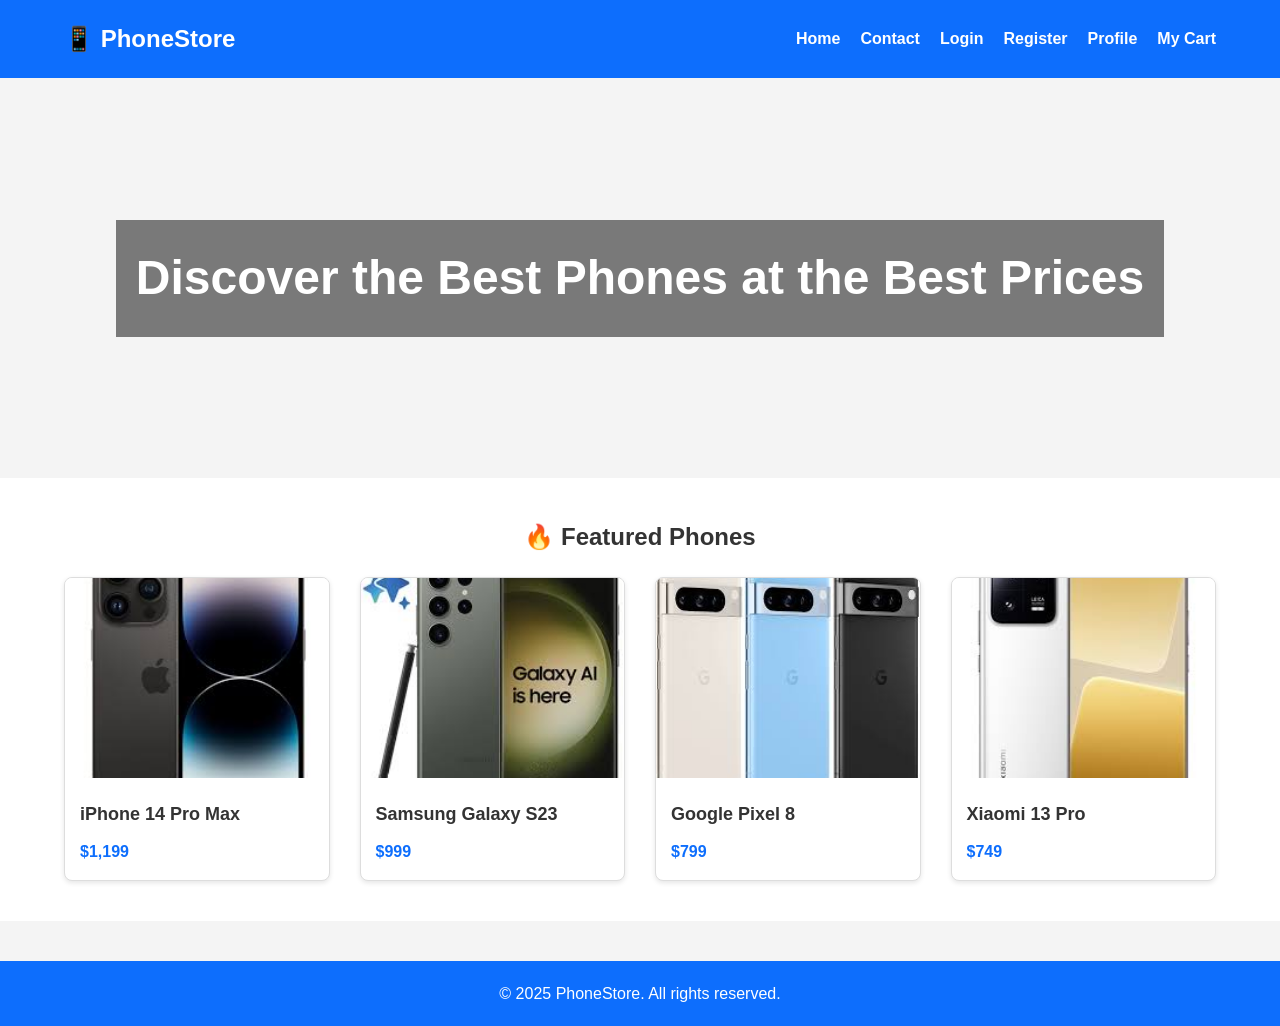
==== index.html @ 78f07241 "okr" ====
<!DOCTYPE html>
<html lang="en">
<head>
  <meta charset="UTF-8">
  <meta name="viewport" content="width=device-width, initial-scale=1">
  <title>Phone Sales Management</title>
  <link rel="stylesheet" href="css/style.css">
  <style>
    /* CSS chuyên nghiệp tích hợp cho demo */
    * {
      margin: 0;
      padding: 0;
      box-sizing: border-box;
    }

    body {
      font-family: Arial, sans-serif;
      line-height: 1.6;
      background-color: #f4f4f4;
      color: #333;
    }

    header {
      background-color: #0d6efd;
      color: white;
      padding: 20px 0;
    }

    .container {
      width: 90%;
      max-width: 1200px;
      margin: auto;
    }

    nav {
      display: flex;
      justify-content: space-between;
      align-items: center;
    }

    nav ul {
      list-style: none;
      display: flex;
    }

    nav ul li {
      margin-left: 20px;
    }

    nav a {
      color: white;
      text-decoration: none;
      font-weight: bold;
      transition: 0.3s;
    }

    nav a:hover {
      text-decoration: underline;
    }

    .hero {
      background: url('images/phones/banner.jpg') no-repeat center center/cover;
      height: 400px;
      display: flex;
      align-items: center;
      justify-content: center;
      color: white;
      text-align: center;
    }

    .hero h1 {
      font-size: 48px;
      background-color: rgba(0, 0, 0, 0.5);
      padding: 20px;
    }

    .products {
      padding: 40px 0;
      background-color: white;
    }

    .products h2 {
      text-align: center;
      margin-bottom: 20px;
    }

    .product-grid {
      display: grid;
      grid-template-columns: repeat(auto-fit, minmax(250px, 1fr));
      gap: 30px;
    }

    .product-card {
      background-color: #fff;
      border: 1px solid #ddd;
      border-radius: 8px;
      overflow: hidden;
      box-shadow: 0 2px 5px rgba(0,0,0,0.1);
      transition: transform 0.3s;
    }

    .product-card:hover {
      transform: translateY(-5px);
    }

    .product-card img {
      width: 100%;
      height: 200px;
      object-fit: cover;
    }

    .product-card .info {
      padding: 15px;
    }

    .product-card .info h3 {
      font-size: 18px;
      margin-bottom: 10px;
    }

    .product-card .info p {
      font-size: 16px;
      color: #0d6efd;
      font-weight: bold;
    }

    footer {
      background-color: #0d6efd;
      color: white;
      text-align: center;
      padding: 20px 0;
      margin-top: 40px;
    }
  </style>
</head>
<body>

  <header>
    <div class="container">
      <nav>
        <h2>📱 PhoneStore</h2>
        <ul>
          <li><a href="index.html">Home</a></li>
          <li><a href="contact.html">Contact</a></li>
          <li><a href="login.html">Login</a></li>
          <li><a href="register.html">Register</a></li>
          <li><a href="profile.html">Profile</a></li>
          <li><a href="cart.html">My Cart</a></li>
        </ul>
      </nav>
    </div>
  </header>

  <section class="hero">
    <h1>Discover the Best Phones at the Best Prices</h1>
  </section>

  <section class="products">
    <div class="container">
      <h2>🔥 Featured Phones</h2>
      <div class="product-grid">
        <div class="product-card">
          <img src="14promax.png" alt="Phone 1">
          <div class="info">
            <h3>iPhone 14 Pro Max</h3>
            <p>$1,199</p>
          </div>
        </div>

        <div class="product-card">
          <img src="ss S23.png" alt="Phone 2">
          <div class="info">
            <h3>Samsung Galaxy S23</h3>
            <p>$999</p>
          </div>
        </div>

        <div class="product-card">
          <img src="google p.png" alt="Phone 3">
          <div class="info">
            <h3>Google Pixel 8</h3>
            <p>$799</p>
          </div>
        </div>

        <div class="product-card">
          <img src="xaomi.png" alt="Phone 4">
          <div class="info">
            <h3>Xiaomi 13 Pro</h3>
            <p>$749</p>
          </div>
        </div>
      </div>
    </div>
  </section>


  
  <footer>
    <p>&copy; 2025 PhoneStore. All rights reserved.</p>
  </footer>

</body>
</html>
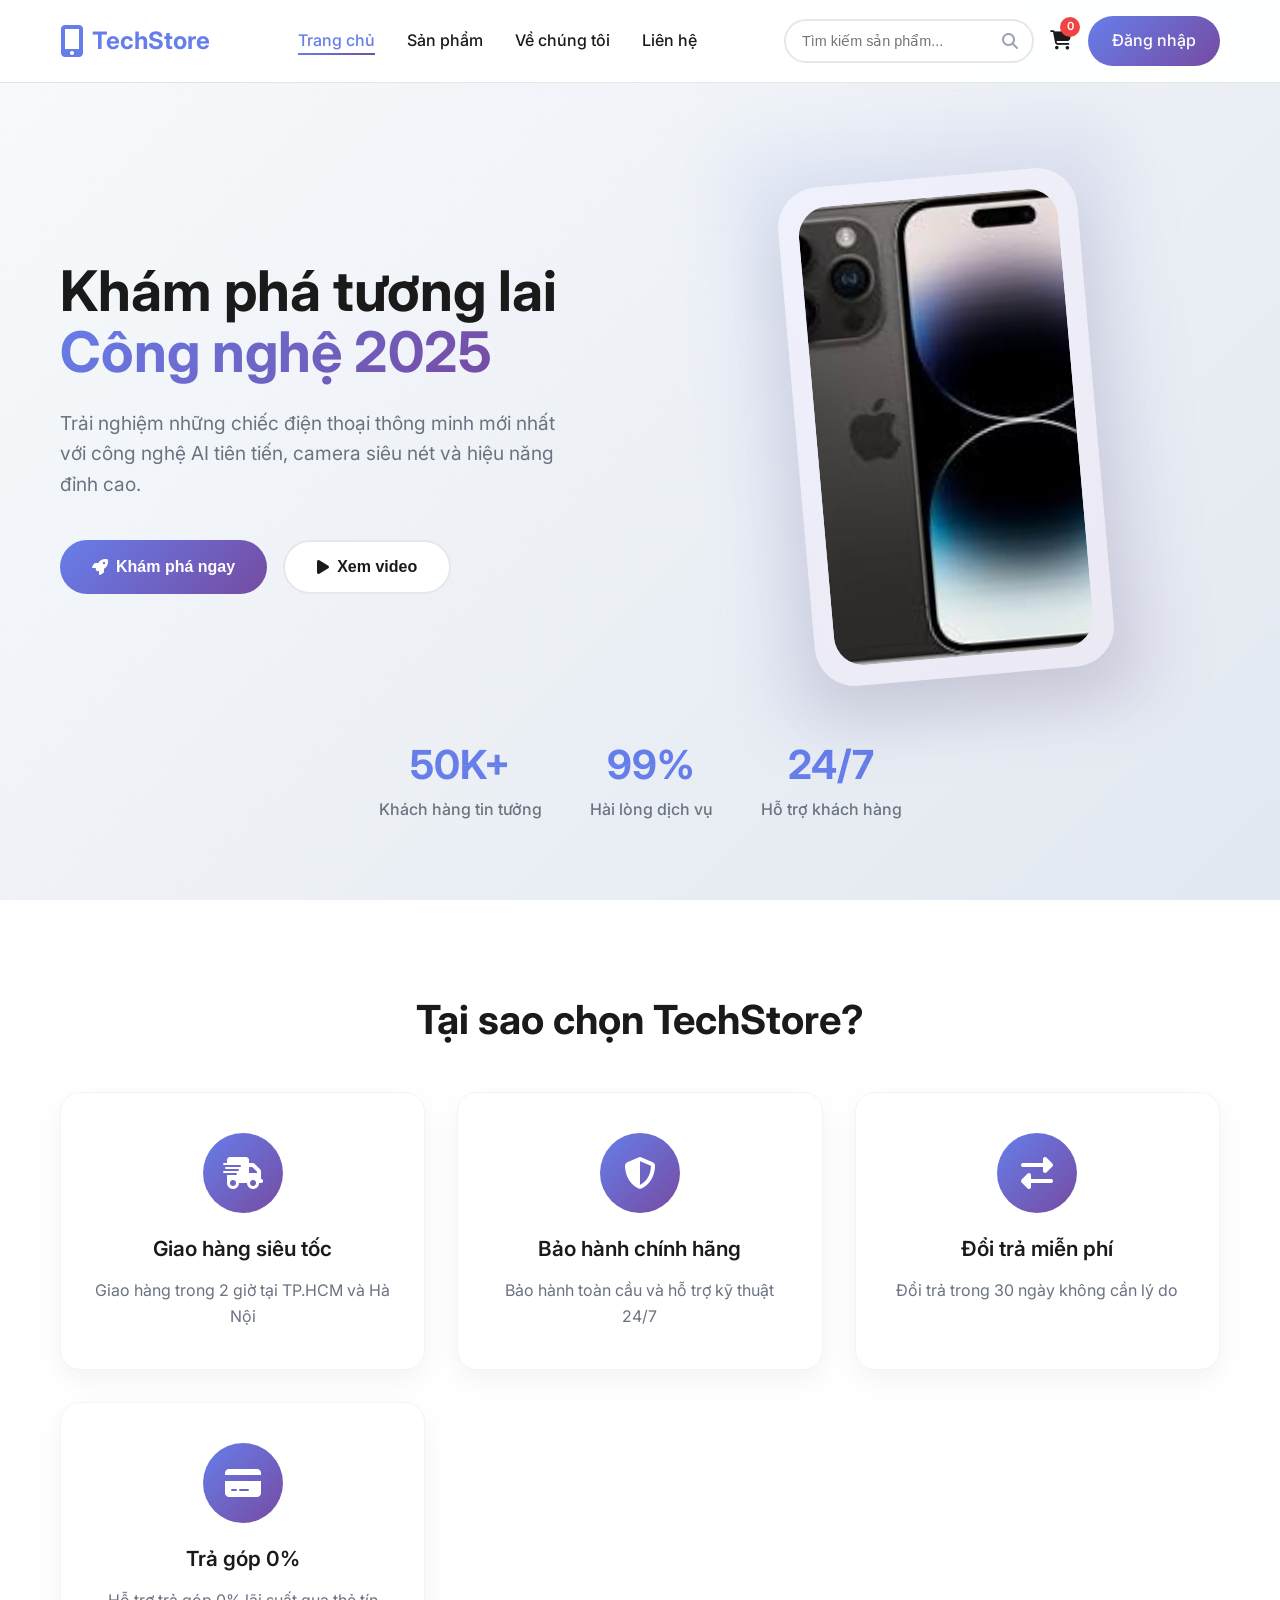
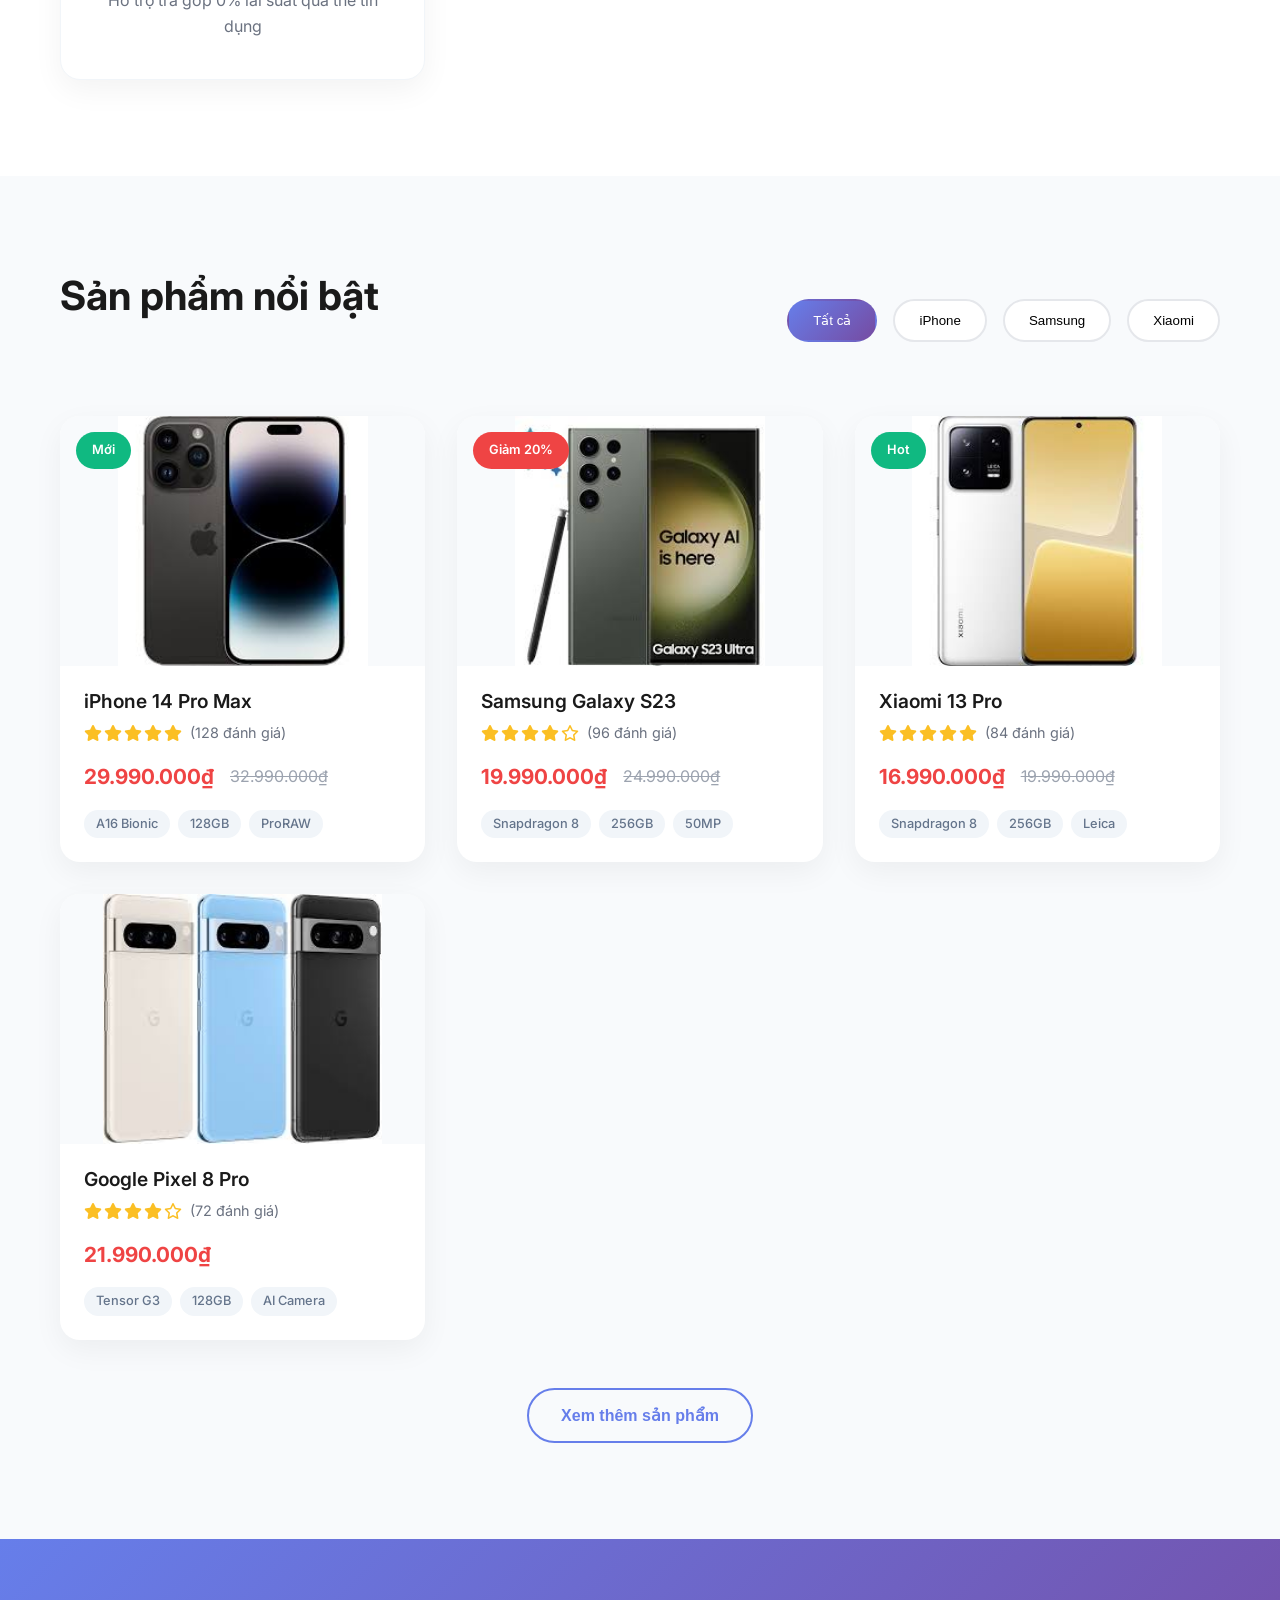
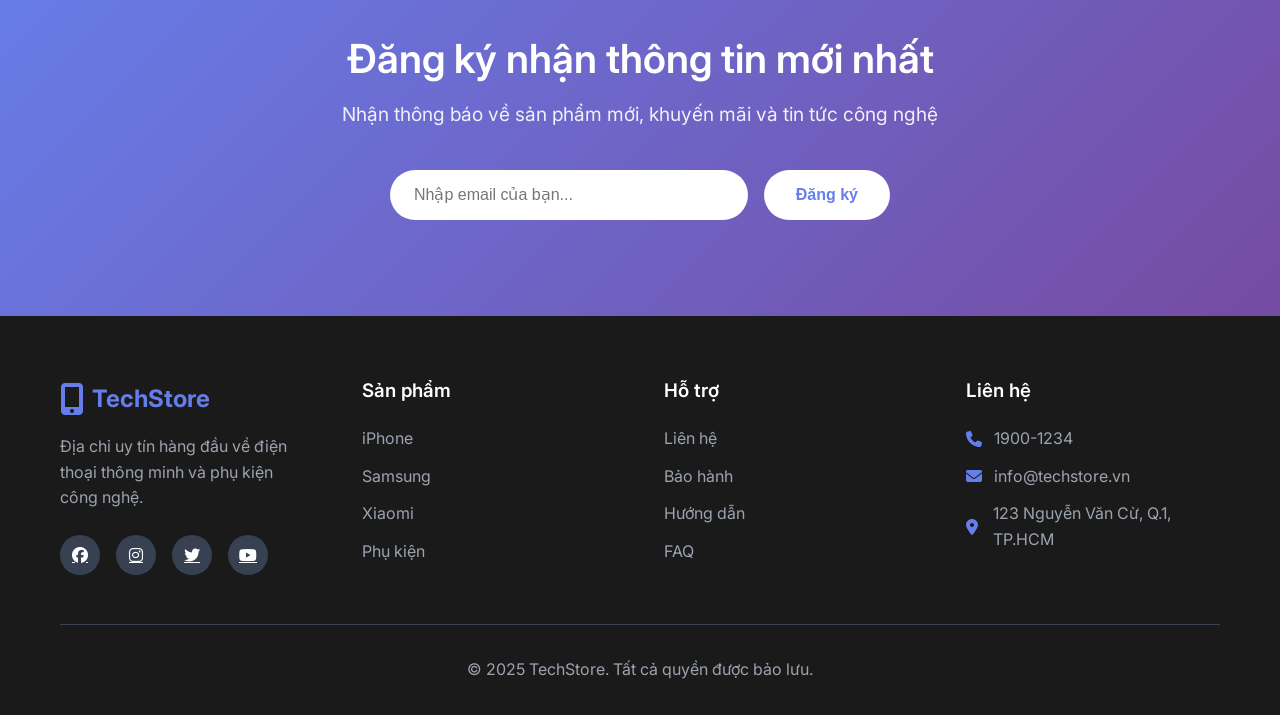
==== commit b2966011: "gui moi" ====
--- a/index.html
+++ b/index.html
@@ -1,204 +1,613 @@
 <!DOCTYPE html>
-<html lang="en">
+<html lang="vi">
 <head>
-  <meta charset="UTF-8">
-  <meta name="viewport" content="width=device-width, initial-scale=1">
-  <title>Phone Sales Management</title>
-  <link rel="stylesheet" href="css/style.css">
-  <style>
-    /* CSS chuyên nghiệp tích hợp cho demo */
-    * {
-      margin: 0;
-      padding: 0;
-      box-sizing: border-box;
-    }
-
-    body {
-      font-family: Arial, sans-serif;
-      line-height: 1.6;
-      background-color: #f4f4f4;
-      color: #333;
-    }
-
-    header {
-      background-color: #0d6efd;
-      color: white;
-      padding: 20px 0;
-    }
-
-    .container {
-      width: 90%;
-      max-width: 1200px;
-      margin: auto;
-    }
-
-    nav {
-      display: flex;
-      justify-content: space-between;
-      align-items: center;
-    }
-
-    nav ul {
-      list-style: none;
-      display: flex;
-    }
-
-    nav ul li {
-      margin-left: 20px;
-    }
-
-    nav a {
-      color: white;
-      text-decoration: none;
-      font-weight: bold;
-      transition: 0.3s;
-    }
-
-    nav a:hover {
-      text-decoration: underline;
-    }
-
-    .hero {
-      background: url('images/phones/banner.jpg') no-repeat center center/cover;
-      height: 400px;
-      display: flex;
-      align-items: center;
-      justify-content: center;
-      color: white;
-      text-align: center;
-    }
-
-    .hero h1 {
-      font-size: 48px;
-      background-color: rgba(0, 0, 0, 0.5);
-      padding: 20px;
-    }
-
-    .products {
-      padding: 40px 0;
-      background-color: white;
-    }
-
-    .products h2 {
-      text-align: center;
-      margin-bottom: 20px;
-    }
-
-    .product-grid {
-      display: grid;
-      grid-template-columns: repeat(auto-fit, minmax(250px, 1fr));
-      gap: 30px;
-    }
-
-    .product-card {
-      background-color: #fff;
-      border: 1px solid #ddd;
-      border-radius: 8px;
-      overflow: hidden;
-      box-shadow: 0 2px 5px rgba(0,0,0,0.1);
-      transition: transform 0.3s;
-    }
-
-    .product-card:hover {
-      transform: translateY(-5px);
-    }
-
-    .product-card img {
-      width: 100%;
-      height: 200px;
-      object-fit: cover;
-    }
-
-    .product-card .info {
-      padding: 15px;
-    }
-
-    .product-card .info h3 {
-      font-size: 18px;
-      margin-bottom: 10px;
-    }
-
-    .product-card .info p {
-      font-size: 16px;
-      color: #0d6efd;
-      font-weight: bold;
-    }
-
-    footer {
-      background-color: #0d6efd;
-      color: white;
-      text-align: center;
-      padding: 20px 0;
-      margin-top: 40px;
-    }
-  </style>
+    <meta charset="UTF-8">
+    <meta name="viewport" content="width=device-width, initial-scale=1.0">
+    <title>TechStore - Điện Thoại Thông Minh 2025</title>
+    <link rel="stylesheet" href="css/style.css">
+    <link rel="preconnect" href="https://fonts.googleapis.com">
+    <link rel="preconnect" href="https://fonts.gstatic.com" crossorigin>
+    <link href="https://fonts.googleapis.com/css2?family=Inter:wght@300;400;500;600;700&display=swap" rel="stylesheet">
+    <link rel="stylesheet" href="https://cdnjs.cloudflare.com/ajax/libs/font-awesome/6.5.0/css/all.min.css">
 </head>
 <body>
-
-  <header>
-    <div class="container">
-      <nav>
-        <h2>📱 PhoneStore</h2>
-        <ul>
-          <li><a href="index.html">Home</a></li>
-          <li><a href="contact.html">Contact</a></li>
-          <li><a href="login.html">Login</a></li>
-          <li><a href="register.html">Register</a></li>
-          <li><a href="profile.html">Profile</a></li>
-          <li><a href="cart.html">My Cart</a></li>
-        </ul>
-      </nav>
-    </div>
-  </header>
-
-  <section class="hero">
-    <h1>Discover the Best Phones at the Best Prices</h1>
-  </section>
-
-  <section class="products">
-    <div class="container">
-      <h2>🔥 Featured Phones</h2>
-      <div class="product-grid">
-        <div class="product-card">
-          <img src="14promax.png" alt="Phone 1">
-          <div class="info">
-            <h3>iPhone 14 Pro Max</h3>
-            <p>$1,199</p>
-          </div>
+    <!-- Header -->
+    <header class="header">
+        <nav class="navbar">
+            <div class="nav-container">
+                <div class="nav-logo">
+                    <i class="fas fa-mobile-alt"></i>
+                    <span>TechStore</span>
+                </div>
+                
+                <ul class="nav-menu">
+                    <li class="nav-item">
+                        <a href="#" class="nav-link active">Trang chủ</a>
+                    </li>
+                    <li class="nav-item">
+                        <a href="#products" class="nav-link">Sản phẩm</a>
+                    </li>
+                    <li class="nav-item">
+                        <a href="#about" class="nav-link">Về chúng tôi</a>
+                    </li>
+                    <li class="nav-item">
+                        <a href="contact.html" class="nav-link">Liên hệ</a>
+                    </li>
+                </ul>
+
+                <div class="nav-actions">
+                    <div class="search-box">
+                        <input type="text" placeholder="Tìm kiếm sản phẩm...">
+                        <i class="fas fa-search"></i>
+                    </div>
+                    <a href="cart.html" class="cart-icon">
+                        <i class="fas fa-shopping-cart"></i>
+                        <span class="cart-count">0</span>
+                    </a>
+                    <a href="login.html" class="login-btn">Đăng nhập</a>
+                </div>
+
+                <div class="hamburger">
+                    <span></span>
+                    <span></span>
+                    <span></span>
+                </div>
+            </div>
+        </nav>
+    </header>
+
+    <!-- Hero Section -->
+    <section class="hero">
+        <div class="hero-container">
+            <div class="hero-content">
+                <h1 class="hero-title">
+                    Khám phá tương lai
+                    <span class="gradient-text">Công nghệ 2025</span>
+                </h1>
+                <p class="hero-description">
+                    Trải nghiệm những chiếc điện thoại thông minh mới nhất với công nghệ AI tiên tiến, 
+                    camera siêu nét và hiệu năng đỉnh cao.
+                </p>
+                <div class="hero-buttons">
+                    <button class="btn-primary">
+                        <i class="fas fa-rocket"></i>
+                        Khám phá ngay
+                    </button>
+                    <button class="btn-secondary">
+                        <i class="fas fa-play"></i>
+                        Xem video
+                    </button>
+                </div>
+            </div>
+            <div class="hero-image">
+                <div class="phone-showcase">
+                    <div class="phone-card">
+                        <img src="14promax.png" alt="iPhone 14 Pro Max">
+                        <div class="phone-glow"></div>
+                    </div>
+                </div>
+            </div>
         </div>
-
-        <div class="product-card">
-          <img src="ss S23.png" alt="Phone 2">
-          <div class="info">
-            <h3>Samsung Galaxy S23</h3>
-            <p>$999</p>
-          </div>
+        <div class="hero-stats">
+            <div class="stat-item">
+                <h3>50K+</h3>
+                <p>Khách hàng tin tưởng</p>
+            </div>
+            <div class="stat-item">
+                <h3>99%</h3>
+                <p>Hài lòng dịch vụ</p>
+            </div>
+            <div class="stat-item">
+                <h3>24/7</h3>
+                <p>Hỗ trợ khách hàng</p>
+            </div>
         </div>
-
-        <div class="product-card">
-          <img src="google p.png" alt="Phone 3">
-          <div class="info">
-            <h3>Google Pixel 8</h3>
-            <p>$799</p>
-          </div>
+    </section>
+
+    <!-- Features Section -->
+    <section class="features">
+        <div class="container">
+            <h2 class="section-title">Tại sao chọn TechStore?</h2>
+            <div class="features-grid">
+                <div class="feature-card">
+                    <div class="feature-icon">
+                        <i class="fas fa-shipping-fast"></i>
+                    </div>
+                    <h3>Giao hàng siêu tốc</h3>
+                    <p>Giao hàng trong 2 giờ tại TP.HCM và Hà Nội</p>
+                </div>
+                <div class="feature-card">
+                    <div class="feature-icon">
+                        <i class="fas fa-shield-alt"></i>
+                    </div>
+                    <h3>Bảo hành chính hãng</h3>
+                    <p>Bảo hành toàn cầu và hỗ trợ kỹ thuật 24/7</p>
+                </div>
+                <div class="feature-card">
+                    <div class="feature-icon">
+                        <i class="fas fa-exchange-alt"></i>
+                    </div>
+                    <h3>Đổi trả miễn phí</h3>
+                    <p>Đổi trả trong 30 ngày không cần lý do</p>
+                </div>
+                <div class="feature-card">
+                    <div class="feature-icon">
+                        <i class="fas fa-credit-card"></i>
+                    </div>
+                    <h3>Trả góp 0%</h3>
+                    <p>Hỗ trợ trả góp 0% lãi suất qua thẻ tín dụng</p>
+                </div>
+            </div>
         </div>
-
-        <div class="product-card">
-          <img src="xaomi.png" alt="Phone 4">
-          <div class="info">
-            <h3>Xiaomi 13 Pro</h3>
-            <p>$749</p>
-          </div>
+    </section>
+
+    <!-- Products Section -->
+    <section id="products" class="products">
+        <div class="container">
+            <div class="section-header">
+                <h2 class="section-title">Sản phẩm nổi bật</h2>
+                <div class="product-filters">
+                    <button class="filter-btn active" data-filter="all">Tất cả</button>
+                    <button class="filter-btn" data-filter="iphone">iPhone</button>
+                    <button class="filter-btn" data-filter="samsung">Samsung</button>
+                    <button class="filter-btn" data-filter="xiaomi">Xiaomi</button>
+                </div>
+            </div>
+            
+            <div class="products-grid">
+                <div class="product-card" data-category="iphone">
+                    <div class="product-badge">Mới</div>
+                    <div class="product-image">
+                        <img src="14promax.png" alt="iPhone 14 Pro Max">
+                        <div class="product-overlay">
+                            <button class="btn-icon" title="Xem nhanh">
+                                <i class="fas fa-eye"></i>
+                            </button>
+                            <button class="btn-icon" title="Thêm vào giỏ">
+                                <i class="fas fa-shopping-cart"></i>
+                            </button>
+                            <button class="btn-icon" title="Yêu thích">
+                                <i class="fas fa-heart"></i>
+                            </button>
+                        </div>
+                    </div>
+                    <div class="product-info">
+                        <h3 class="product-name">iPhone 14 Pro Max</h3>
+                        <div class="product-rating">
+                            <div class="stars">
+                                <i class="fas fa-star"></i>
+                                <i class="fas fa-star"></i>
+                                <i class="fas fa-star"></i>
+                                <i class="fas fa-star"></i>
+                                <i class="fas fa-star"></i>
+                            </div>
+                            <span>(128 đánh giá)</span>
+                        </div>
+                        <div class="product-price">
+                            <span class="current-price">29.990.000₫</span>
+                            <span class="old-price">32.990.000₫</span>
+                        </div>
+                        <div class="product-specs">
+                            <span>A16 Bionic</span>
+                            <span>128GB</span>
+                            <span>ProRAW</span>
+                        </div>
+                    </div>
+                </div>
+
+                <div class="product-card" data-category="samsung">
+                    <div class="product-badge sale">Giảm 20%</div>
+                    <div class="product-image">
+                        <img src="ss S23.png" alt="Samsung Galaxy S23">
+                        <div class="product-overlay">
+                            <button class="btn-icon" title="Xem nhanh">
+                                <i class="fas fa-eye"></i>
+                            </button>
+                            <button class="btn-icon" title="Thêm vào giỏ">
+                                <i class="fas fa-shopping-cart"></i>
+                            </button>
+                            <button class="btn-icon" title="Yêu thích">
+                                <i class="fas fa-heart"></i>
+                            </button>
+                        </div>
+                    </div>
+                    <div class="product-info">
+                        <h3 class="product-name">Samsung Galaxy S23</h3>
+                        <div class="product-rating">
+                            <div class="stars">
+                                <i class="fas fa-star"></i>
+                                <i class="fas fa-star"></i>
+                                <i class="fas fa-star"></i>
+                                <i class="fas fa-star"></i>
+                                <i class="far fa-star"></i>
+                            </div>
+                            <span>(96 đánh giá)</span>
+                        </div>
+                        <div class="product-price">
+                            <span class="current-price">19.990.000₫</span>
+                            <span class="old-price">24.990.000₫</span>
+                        </div>
+                        <div class="product-specs">
+                            <span>Snapdragon 8</span>
+                            <span>256GB</span>
+                            <span>50MP</span>
+                        </div>
+                    </div>
+                </div>
+
+                <div class="product-card" data-category="xiaomi">
+                    <div class="product-badge">Hot</div>
+                    <div class="product-image">
+                        <img src="xaomi.png" alt="Xiaomi 13 Pro">
+                        <div class="product-overlay">
+                            <button class="btn-icon" title="Xem nhanh">
+                                <i class="fas fa-eye"></i>
+                            </button>
+                            <button class="btn-icon" title="Thêm vào giỏ">
+                                <i class="fas fa-shopping-cart"></i>
+                            </button>
+                            <button class="btn-icon" title="Yêu thích">
+                                <i class="fas fa-heart"></i>
+                            </button>
+                        </div>
+                    </div>
+                    <div class="product-info">
+                        <h3 class="product-name">Xiaomi 13 Pro</h3>
+                        <div class="product-rating">
+                            <div class="stars">
+                                <i class="fas fa-star"></i>
+                                <i class="fas fa-star"></i>
+                                <i class="fas fa-star"></i>
+                                <i class="fas fa-star"></i>
+                                <i class="fas fa-star"></i>
+                            </div>
+                            <span>(84 đánh giá)</span>
+                        </div>
+                        <div class="product-price">
+                            <span class="current-price">16.990.000₫</span>
+                            <span class="old-price">19.990.000₫</span>
+                        </div>
+                        <div class="product-specs">
+                            <span>Snapdragon 8</span>
+                            <span>256GB</span>
+                            <span>Leica</span>
+                        </div>
+                    </div>
+                </div>
+
+                <div class="product-card" data-category="samsung">
+                    <div class="product-image">
+                        <img src="google p.png" alt="Google Pixel">
+                        <div class="product-overlay">
+                            <button class="btn-icon" title="Xem nhanh">
+                                <i class="fas fa-eye"></i>
+                            </button>
+                            <button class="btn-icon" title="Thêm vào giỏ">
+                                <i class="fas fa-shopping-cart"></i>
+                            </button>
+                            <button class="btn-icon" title="Yêu thích">
+                                <i class="fas fa-heart"></i>
+                            </button>
+                        </div>
+                    </div>
+                    <div class="product-info">
+                        <h3 class="product-name">Google Pixel 8 Pro</h3>
+                        <div class="product-rating">
+                            <div class="stars">
+                                <i class="fas fa-star"></i>
+                                <i class="fas fa-star"></i>
+                                <i class="fas fa-star"></i>
+                                <i class="fas fa-star"></i>
+                                <i class="far fa-star"></i>
+                            </div>
+                            <span>(72 đánh giá)</span>
+                        </div>
+                        <div class="product-price">
+                            <span class="current-price">21.990.000₫</span>
+                        </div>
+                        <div class="product-specs">
+                            <span>Tensor G3</span>
+                            <span>128GB</span>
+                            <span>AI Camera</span>
+                        </div>
+                    </div>
+                </div>
+            </div>
+            
+            <div class="view-more">
+                <button class="btn-outline">Xem thêm sản phẩm</button>
+            </div>
         </div>
-      </div>
-    </div>
-  </section>
-
-
-  
-  <footer>
-    <p>&copy; 2025 PhoneStore. All rights reserved.</p>
-  </footer>
-
+    </section>
+
+    <!-- Newsletter Section -->
+    <section class="newsletter">
+        <div class="container">
+            <div class="newsletter-content">
+                <h2>Đăng ký nhận thông tin mới nhất</h2>
+                <p>Nhận thông báo về sản phẩm mới, khuyến mãi và tin tức công nghệ</p>
+                <div class="newsletter-form">
+                    <input type="email" placeholder="Nhập email của bạn...">
+                    <button class="btn-primary">Đăng ký</button>
+                </div>
+            </div>
+        </div>
+    </section>
+
+    <!-- Footer -->
+    <footer class="footer">
+        <div class="container">
+            <div class="footer-content">
+                <div class="footer-section">
+                    <div class="footer-logo">
+                        <i class="fas fa-mobile-alt"></i>
+                        <span>TechStore</span>
+                    </div>
+                    <p>Địa chỉ uy tín hàng đầu về điện thoại thông minh và phụ kiện công nghệ.</p>
+                    <div class="social-links">
+                        <a href="#"><i class="fab fa-facebook"></i></a>
+                        <a href="#"><i class="fab fa-instagram"></i></a>
+                        <a href="#"><i class="fab fa-twitter"></i></a>
+                        <a href="#"><i class="fab fa-youtube"></i></a>
+                    </div>
+                </div>
+                
+                <div class="footer-section">
+                    <h3>Sản phẩm</h3>
+                    <ul>
+                        <li><a href="#">iPhone</a></li>
+                        <li><a href="#">Samsung</a></li>
+                        <li><a href="#">Xiaomi</a></li>
+                        <li><a href="#">Phụ kiện</a></li>
+                    </ul>
+                </div>
+                
+                <div class="footer-section">
+                    <h3>Hỗ trợ</h3>
+                    <ul>
+                        <li><a href="#">Liên hệ</a></li>
+                        <li><a href="#">Bảo hành</a></li>
+                        <li><a href="#">Hướng dẫn</a></li>
+                        <li><a href="#">FAQ</a></li>
+                    </ul>
+                </div>
+                
+                <div class="footer-section">
+                    <h3>Liên hệ</h3>
+                    <div class="contact-info">
+                        <p><i class="fas fa-phone"></i> 1900-1234</p>
+                        <p><i class="fas fa-envelope"></i> info@techstore.vn</p>
+                        <p><i class="fas fa-map-marker-alt"></i> 123 Nguyễn Văn Cừ, Q.1, TP.HCM</p>
+                    </div>
+                </div>
+            </div>
+            
+            <div class="footer-bottom">
+                <p>&copy; 2025 TechStore. Tất cả quyền được bảo lưu.</p>
+            </div>
+        </div>
+    </footer>
+
+    <script src="js/shared.js"></script>
+    <script src="js/validation.js"></script>
+    <script src="js/cart.js"></script>
+    <script>
+        // Mobile menu toggle
+        const hamburger = document.querySelector('.hamburger');
+        const navMenu = document.querySelector('.nav-menu');
+
+        hamburger.addEventListener('click', () => {
+            hamburger.classList.toggle('active');
+            navMenu.classList.toggle('active');
+        });
+
+        // Product filter
+        const filterBtns = document.querySelectorAll('.filter-btn');
+        const productCards = document.querySelectorAll('.product-card');
+
+        filterBtns.forEach(btn => {
+            btn.addEventListener('click', () => {
+                // Remove active class from all buttons
+                filterBtns.forEach(b => b.classList.remove('active'));
+                // Add active class to clicked button
+                btn.classList.add('active');
+
+                const filter = btn.dataset.filter;
+
+                productCards.forEach(card => {
+                    if (filter === 'all' || card.dataset.category === filter) {
+                        card.style.display = 'block';
+                    } else {
+                        card.style.display = 'none';
+                    }
+                });
+            });
+        });
+
+        // Smooth scrolling
+        document.querySelectorAll('a[href^="#"]').forEach(anchor => {
+            anchor.addEventListener('click', function (e) {
+                e.preventDefault();
+                const target = document.querySelector(this.getAttribute('href'));
+                if (target) {
+                    target.scrollIntoView({
+                        behavior: 'smooth',
+                        block: 'start'
+                    });
+                }
+            });
+        });
+
+        // Cart functionality with localStorage integration
+        const cartCountElement = document.querySelector('.cart-count');
+        
+        // Sample products data
+        const products = {
+            'iPhone 14 Pro Max': {
+                id: 1,
+                name: 'iPhone 14 Pro Max',
+                image: '14promax.png',
+                price: 29990000,
+                originalPrice: 32990000,
+                color: 'Deep Purple',
+                storage: '128GB',
+                warranty: '12 tháng',
+                category: 'iphone'
+            },
+            'Samsung Galaxy S23 Ultra': {
+                id: 2,
+                name: 'Samsung Galaxy S23 Ultra',
+                image: 'ss S23.png',
+                price: 26990000,
+                originalPrice: 28990000,
+                color: 'Phantom Black',
+                storage: '256GB',
+                warranty: '12 tháng',
+                category: 'samsung'
+            },
+            'Xiaomi 13 Pro': {
+                id: 3,
+                name: 'Xiaomi 13 Pro',
+                image: 'xaomi.png',
+                price: 18990000,
+                originalPrice: 21990000,
+                color: 'Ceramic White',
+                storage: '256GB',
+                warranty: '18 tháng',
+                category: 'xiaomi'
+            },
+            'Google Pixel 8 Pro': {
+                id: 4,
+                name: 'Google Pixel 8 Pro',
+                image: 'google p.png',
+                price: 21990000,
+                originalPrice: 24990000,
+                color: 'Obsidian',
+                storage: '128GB',
+                warranty: '12 tháng',
+                category: 'google'
+            }
+        };
+
+        // Load cart from localStorage
+        function loadCart() {
+            try {
+                const saved = localStorage.getItem('techstore_cart');
+                return saved ? JSON.parse(saved) : [];
+            } catch (error) {
+                console.error('Error loading cart:', error);
+                return [];
+            }
+        }
+
+        // Save cart to localStorage
+        function saveCart(cart) {
+            try {
+                localStorage.setItem('techstore_cart', JSON.stringify(cart));
+                updateCartCount();
+            } catch (error) {
+                console.error('Error saving cart:', error);
+            }
+        }
+
+        // Update cart count display
+        function updateCartCount() {
+            const cart = loadCart();
+            const totalItems = cart.reduce((sum, item) => sum + item.quantity, 0);
+            cartCountElement.textContent = totalItems;
+        }
+
+        // Add product to cart using TechStoreCart
+        function addToCart(productName) {
+            const product = products[productName];
+            if (!product) {
+                console.error('Product not found:', productName);
+                return;
+            }
+
+            const success = TechStoreCart.addProduct(product);
+            if (success) {
+                showNotification(`Đã thêm ${product.name} vào giỏ hàng`);
+            }
+        }
+
+        // Show notification
+        function showNotification(message, type = 'success') {
+            // Remove existing notifications
+            const existingNotifications = document.querySelectorAll('.cart-notification');
+            existingNotifications.forEach(notification => notification.remove());
+            
+            // Create notification element
+            const notification = document.createElement('div');
+            notification.className = `cart-notification ${type}`;
+            notification.innerHTML = `
+                <div class="notification-content">
+                    <i class="fas ${type === 'success' ? 'fa-check-circle' : 'fa-exclamation-circle'}"></i>
+                    <span>${message}</span>
+                </div>
+            `;
+            
+            // Add styles
+            notification.style.cssText = `
+                position: fixed;
+                top: 100px;
+                right: 20px;
+                background: ${type === 'success' ? '#10b981' : '#ef4444'};
+                color: white;
+                padding: 15px 20px;
+                border-radius: 10px;
+                box-shadow: 0 4px 12px rgba(0, 0, 0, 0.2);
+                z-index: 10000;
+                transform: translateX(100%);
+                transition: transform 0.3s ease;
+                max-width: 350px;
+            `;
+            
+            const contentStyle = `
+                display: flex;
+                align-items: center;
+                gap: 10px;
+                font-weight: 500;
+            `;
+            notification.querySelector('.notification-content').style.cssText = contentStyle;
+            
+            // Add to page
+            document.body.appendChild(notification);
+            
+            // Animate in
+            setTimeout(() => {
+                notification.style.transform = 'translateX(0)';
+            }, 100);
+            
+            // Remove after delay
+            setTimeout(() => {
+                notification.style.transform = 'translateX(100%)';
+                setTimeout(() => {
+                    if (notification.parentNode) {
+                        notification.parentNode.removeChild(notification);
+                    }
+                }, 300);
+            }, 3000);
+        }
+
+        // Bind add to cart buttons
+        const addToCartBtns = document.querySelectorAll('.product-overlay .btn-icon:nth-child(2)');
+        addToCartBtns.forEach((btn, index) => {
+            btn.addEventListener('click', (e) => {
+                e.stopPropagation();
+                
+                // Get product name from the product card
+                const productCard = btn.closest('.product-card');
+                const productName = productCard.querySelector('.product-name').textContent.trim();
+                
+                addToCart(productName);
+            });
+        });
+
+        // Initialize cart count on page load
+        document.addEventListener('DOMContentLoaded', function() {
+            updateCartCount();
+        });
+    </script>
 </body>
 </html>
--- a/css/style.css
+++ b/css/style.css
@@ -0,0 +1,957 @@
+/* Reset và Base Styles */
+* {
+    margin: 0;
+    padding: 0;
+    box-sizing: border-box;
+}
+
+html {
+    scroll-behavior: smooth;
+}
+
+body {
+    font-family: 'Inter', -apple-system, BlinkMacSystemFont, 'Segoe UI', Roboto, sans-serif;
+    line-height: 1.6;
+    color: #1a1a1a;
+    background-color: #fafafa;
+}
+
+.container {
+    max-width: 1200px;
+    margin: 0 auto;
+    padding: 0 20px;
+}
+
+/* Typography */
+h1, h2, h3, h4, h5, h6 {
+    font-weight: 600;
+    line-height: 1.2;
+}
+
+.gradient-text {
+    background: linear-gradient(135deg, #667eea 0%, #764ba2 100%);
+    -webkit-background-clip: text;
+    -webkit-text-fill-color: transparent;
+    background-clip: text;
+}
+
+/* Header */
+.header {
+    position: fixed;
+    top: 0;
+    left: 0;
+    width: 100%;
+    background: rgba(255, 255, 255, 0.95);
+    backdrop-filter: blur(20px);
+    border-bottom: 1px solid rgba(0, 0, 0, 0.1);
+    z-index: 1000;
+    transition: all 0.3s ease;
+}
+
+.navbar {
+    padding: 1rem 0;
+}
+
+.nav-container {
+    max-width: 1200px;
+    margin: 0 auto;
+    padding: 0 20px;
+    display: flex;
+    align-items: center;
+    justify-content: space-between;
+}
+
+.nav-logo {
+    display: flex;
+    align-items: center;
+    gap: 0.5rem;
+    font-size: 1.5rem;
+    font-weight: 700;
+    color: #667eea;
+}
+
+.nav-logo i {
+    font-size: 2rem;
+}
+
+.nav-menu {
+    display: flex;
+    list-style: none;
+    gap: 2rem;
+}
+
+.nav-link {
+    text-decoration: none;
+    color: #1a1a1a;
+    font-weight: 500;
+    transition: all 0.3s ease;
+    position: relative;
+}
+
+.nav-link:hover,
+.nav-link.active {
+    color: #667eea;
+}
+
+.nav-link::after {
+    content: '';
+    position: absolute;
+    bottom: -5px;
+    left: 0;
+    width: 0;
+    height: 2px;
+    background: linear-gradient(135deg, #667eea 0%, #764ba2 100%);
+    transition: width 0.3s ease;
+}
+
+.nav-link:hover::after,
+.nav-link.active::after {
+    width: 100%;
+}
+
+.nav-actions {
+    display: flex;
+    align-items: center;
+    gap: 1rem;
+}
+
+.search-box {
+    position: relative;
+    display: flex;
+    align-items: center;
+}
+
+.search-box input {
+    padding: 0.75rem 3rem 0.75rem 1rem;
+    border: 2px solid #e5e7eb;
+    border-radius: 50px;
+    background: white;
+    font-size: 0.9rem;
+    width: 250px;
+    transition: all 0.3s ease;
+}
+
+.search-box input:focus {
+    outline: none;
+    border-color: #667eea;
+    box-shadow: 0 0 0 3px rgba(102, 126, 234, 0.1);
+}
+
+.search-box i {
+    position: absolute;
+    right: 1rem;
+    color: #9ca3af;
+    cursor: pointer;
+}
+
+.cart-icon {
+    position: relative;
+    color: #1a1a1a;
+    font-size: 1.2rem;
+    transition: all 0.3s ease;
+}
+
+.cart-icon:hover {
+    color: #667eea;
+    transform: scale(1.1);
+}
+
+.cart-count {
+    position: absolute;
+    top: -8px;
+    right: -8px;
+    background: #ef4444;
+    color: white;
+    border-radius: 50%;
+    width: 20px;
+    height: 20px;
+    font-size: 0.7rem;
+    display: flex;
+    align-items: center;
+    justify-content: center;
+    font-weight: 600;
+}
+
+.login-btn {
+    padding: 0.75rem 1.5rem;
+    background: linear-gradient(135deg, #667eea 0%, #764ba2 100%);
+    color: white;
+    text-decoration: none;
+    border-radius: 50px;
+    font-weight: 500;
+    transition: all 0.3s ease;
+}
+
+.login-btn:hover {
+    transform: translateY(-2px);
+    box-shadow: 0 10px 25px rgba(102, 126, 234, 0.3);
+}
+
+.hamburger {
+    display: none;
+    flex-direction: column;
+    cursor: pointer;
+    gap: 4px;
+}
+
+.hamburger span {
+    width: 25px;
+    height: 3px;
+    background: #1a1a1a;
+    transition: all 0.3s ease;
+}
+
+/* Hero Section */
+.hero {
+    min-height: 100vh;
+    display: flex;
+    flex-direction: column;
+    justify-content: center;
+    align-items: center;
+    background: linear-gradient(135deg, #f8fafc 0%, #e2e8f0 100%);
+    position: relative;
+    overflow: hidden;
+    padding-top: 100px;
+}
+
+.hero::before {
+    content: '';
+    position: absolute;
+    top: 0;
+    left: 0;
+    right: 0;
+    bottom: 0;
+    background: url('data:image/svg+xml,<svg xmlns="http://www.w3.org/2000/svg" viewBox="0 0 1000 1000"><defs><pattern id="grid" width="50" height="50" patternUnits="userSpaceOnUse"><path d="M 50 0 L 0 0 0 50" fill="none" stroke="%23e5e7eb" stroke-width="1" opacity="0.3"/></pattern></defs><rect width="100%" height="100%" fill="url(%23grid)"/></svg>');
+    opacity: 0.5;
+}
+
+.hero-container {
+    max-width: 1200px;
+    margin: 0 auto;
+    padding: 0 20px;
+    display: grid;
+    grid-template-columns: 1fr 1fr;
+    gap: 4rem;
+    align-items: center;
+    position: relative;
+    z-index: 2;
+}
+
+.hero-title {
+    font-size: 3.5rem;
+    font-weight: 700;
+    margin-bottom: 1.5rem;
+    line-height: 1.1;
+}
+
+.hero-description {
+    font-size: 1.2rem;
+    color: #6b7280;
+    margin-bottom: 2.5rem;
+    max-width: 500px;
+}
+
+.hero-buttons {
+    display: flex;
+    gap: 1rem;
+    flex-wrap: wrap;
+}
+
+.btn-primary {
+    padding: 1rem 2rem;
+    background: linear-gradient(135deg, #667eea 0%, #764ba2 100%);
+    color: white;
+    border: none;
+    border-radius: 50px;
+    font-size: 1rem;
+    font-weight: 600;
+    cursor: pointer;
+    transition: all 0.3s ease;
+    display: flex;
+    align-items: center;
+    gap: 0.5rem;
+    text-decoration: none;
+}
+
+.btn-primary:hover {
+    transform: translateY(-3px);
+    box-shadow: 0 15px 35px rgba(102, 126, 234, 0.4);
+}
+
+.btn-secondary {
+    padding: 1rem 2rem;
+    background: white;
+    color: #1a1a1a;
+    border: 2px solid #e5e7eb;
+    border-radius: 50px;
+    font-size: 1rem;
+    font-weight: 600;
+    cursor: pointer;
+    transition: all 0.3s ease;
+    display: flex;
+    align-items: center;
+    gap: 0.5rem;
+}
+
+.btn-secondary:hover {
+    border-color: #667eea;
+    color: #667eea;
+    transform: translateY(-2px);
+}
+
+.hero-image {
+    display: flex;
+    justify-content: center;
+    align-items: center;
+}
+
+.phone-showcase {
+    position: relative;
+}
+
+.phone-card {
+    position: relative;
+    width: 300px;
+    height: 500px;
+    background: linear-gradient(145deg, #ffffff 0%, #f8fafc 100%);
+    border-radius: 40px;
+    padding: 20px;
+    box-shadow: 0 25px 60px rgba(0, 0, 0, 0.1);
+    transform: rotate(-5deg);
+    transition: all 0.3s ease;
+}
+
+.phone-card:hover {
+    transform: rotate(0deg) scale(1.05);
+}
+
+.phone-card img {
+    width: 100%;
+    height: 100%;
+    object-fit: cover;
+    border-radius: 30px;
+}
+
+.phone-glow {
+    position: absolute;
+    top: -50px;
+    left: -50px;
+    right: -50px;
+    bottom: -50px;
+    background: linear-gradient(135deg, #667eea 0%, #764ba2 100%);
+    border-radius: 50px;
+    opacity: 0.1;
+    filter: blur(30px);
+    z-index: -1;
+}
+
+.hero-stats {
+    display: flex;
+    gap: 3rem;
+    margin-top: 4rem;
+    justify-content: center;
+}
+
+.stat-item {
+    text-align: center;
+}
+
+.stat-item h3 {
+    font-size: 2.5rem;
+    font-weight: 700;
+    color: #667eea;
+    margin-bottom: 0.5rem;
+}
+
+.stat-item p {
+    color: #6b7280;
+    font-weight: 500;
+}
+
+/* Features Section */
+.features {
+    padding: 6rem 0;
+    background: white;
+}
+
+.section-title {
+    text-align: center;
+    font-size: 2.5rem;
+    font-weight: 700;
+    margin-bottom: 3rem;
+    color: #1a1a1a;
+}
+
+.features-grid {
+    display: grid;
+    grid-template-columns: repeat(auto-fit, minmax(280px, 1fr));
+    gap: 2rem;
+    margin-top: 3rem;
+}
+
+.feature-card {
+    background: white;
+    padding: 2.5rem 2rem;
+    border-radius: 20px;
+    text-align: center;
+    box-shadow: 0 10px 30px rgba(0, 0, 0, 0.05);
+    border: 1px solid #f1f5f9;
+    transition: all 0.3s ease;
+}
+
+.feature-card:hover {
+    transform: translateY(-10px);
+    box-shadow: 0 25px 50px rgba(0, 0, 0, 0.1);
+}
+
+.feature-icon {
+    width: 80px;
+    height: 80px;
+    background: linear-gradient(135deg, #667eea 0%, #764ba2 100%);
+    border-radius: 50%;
+    display: flex;
+    align-items: center;
+    justify-content: center;
+    margin: 0 auto 1.5rem;
+    color: white;
+    font-size: 2rem;
+}
+
+.feature-card h3 {
+    font-size: 1.3rem;
+    margin-bottom: 1rem;
+    color: #1a1a1a;
+}
+
+.feature-card p {
+    color: #6b7280;
+    line-height: 1.6;
+}
+
+/* Products Section */
+.products {
+    padding: 6rem 0;
+    background: #f8fafc;
+}
+
+.section-header {
+    display: flex;
+    justify-content: space-between;
+    align-items: center;
+    margin-bottom: 3rem;
+    flex-wrap: wrap;
+    gap: 2rem;
+}
+
+.product-filters {
+    display: flex;
+    gap: 1rem;
+    flex-wrap: wrap;
+}
+
+.filter-btn {
+    padding: 0.75rem 1.5rem;
+    background: white;
+    border: 2px solid #e5e7eb;
+    border-radius: 50px;
+    font-weight: 500;
+    cursor: pointer;
+    transition: all 0.3s ease;
+}
+
+.filter-btn:hover,
+.filter-btn.active {
+    background: linear-gradient(135deg, #667eea 0%, #764ba2 100%);
+    color: white;
+    border-color: transparent;
+}
+
+.products-grid {
+    display: grid;
+    grid-template-columns: repeat(auto-fit, minmax(300px, 1fr));
+    gap: 2rem;
+    margin-bottom: 3rem;
+}
+
+.product-card {
+    background: white;
+    border-radius: 20px;
+    overflow: hidden;
+    box-shadow: 0 10px 30px rgba(0, 0, 0, 0.05);
+    transition: all 0.3s ease;
+    position: relative;
+}
+
+.product-card:hover {
+    transform: translateY(-5px);
+    box-shadow: 0 25px 50px rgba(0, 0, 0, 0.1);
+}
+
+.product-badge {
+    position: absolute;
+    top: 1rem;
+    left: 1rem;
+    background: #10b981;
+    color: white;
+    padding: 0.5rem 1rem;
+    border-radius: 50px;
+    font-size: 0.8rem;
+    font-weight: 600;
+    z-index: 2;
+}
+
+.product-badge.sale {
+    background: #ef4444;
+}
+
+.product-image {
+    position: relative;
+    height: 250px;
+    overflow: hidden;
+    background: #f8fafc;
+}
+
+.product-image img {
+    width: 100%;
+    height: 100%;
+    object-fit: contain;
+    transition: all 0.3s ease;
+}
+
+.product-card:hover .product-image img {
+    transform: scale(1.1);
+}
+
+.product-overlay {
+    position: absolute;
+    top: 0;
+    left: 0;
+    right: 0;
+    bottom: 0;
+    background: rgba(0, 0, 0, 0.7);
+    display: flex;
+    align-items: center;
+    justify-content: center;
+    gap: 1rem;
+    opacity: 0;
+    transition: all 0.3s ease;
+}
+
+.product-card:hover .product-overlay {
+    opacity: 1;
+}
+
+.btn-icon {
+    width: 50px;
+    height: 50px;
+    background: white;
+    border: none;
+    border-radius: 50%;
+    display: flex;
+    align-items: center;
+    justify-content: center;
+    cursor: pointer;
+    transition: all 0.3s ease;
+    color: #1a1a1a;
+}
+
+.btn-icon:hover {
+    background: #667eea;
+    color: white;
+    transform: scale(1.1);
+}
+
+.product-info {
+    padding: 1.5rem;
+}
+
+.product-name {
+    font-size: 1.2rem;
+    font-weight: 600;
+    margin-bottom: 0.5rem;
+    color: #1a1a1a;
+}
+
+.product-rating {
+    display: flex;
+    align-items: center;
+    gap: 0.5rem;
+    margin-bottom: 1rem;
+}
+
+.stars {
+    display: flex;
+    gap: 2px;
+    color: #fbbf24;
+}
+
+.product-rating span {
+    font-size: 0.9rem;
+    color: #6b7280;
+}
+
+.product-price {
+    display: flex;
+    align-items: center;
+    gap: 1rem;
+    margin-bottom: 1rem;
+}
+
+.current-price {
+    font-size: 1.3rem;
+    font-weight: 700;
+    color: #ef4444;
+}
+
+.old-price {
+    font-size: 1rem;
+    color: #9ca3af;
+    text-decoration: line-through;
+}
+
+.product-specs {
+    display: flex;
+    gap: 0.5rem;
+    flex-wrap: wrap;
+}
+
+.product-specs span {
+    background: #f1f5f9;
+    color: #64748b;
+    padding: 0.25rem 0.75rem;
+    border-radius: 15px;
+    font-size: 0.8rem;
+    font-weight: 500;
+}
+
+.view-more {
+    text-align: center;
+    margin-top: 3rem;
+}
+
+.btn-outline {
+    padding: 1rem 2rem;
+    background: transparent;
+    color: #667eea;
+    border: 2px solid #667eea;
+    border-radius: 50px;
+    font-size: 1rem;
+    font-weight: 600;
+    cursor: pointer;
+    transition: all 0.3s ease;
+}
+
+.btn-outline:hover {
+    background: #667eea;
+    color: white;
+    transform: translateY(-2px);
+}
+
+/* Newsletter Section */
+.newsletter {
+    padding: 6rem 0;
+    background: linear-gradient(135deg, #667eea 0%, #764ba2 100%);
+    color: white;
+    text-align: center;
+}
+
+.newsletter-content h2 {
+    font-size: 2.5rem;
+    margin-bottom: 1rem;
+}
+
+.newsletter-content p {
+    font-size: 1.2rem;
+    opacity: 0.9;
+    margin-bottom: 2.5rem;
+    max-width: 600px;
+    margin-left: auto;
+    margin-right: auto;
+}
+
+.newsletter-form {
+    display: flex;
+    max-width: 500px;
+    margin: 0 auto;
+    gap: 1rem;
+    flex-wrap: wrap;
+}
+
+.newsletter-form input {
+    flex: 1;
+    padding: 1rem 1.5rem;
+    border: none;
+    border-radius: 50px;
+    font-size: 1rem;
+    min-width: 250px;
+}
+
+.newsletter-form input:focus {
+    outline: none;
+    box-shadow: 0 0 0 3px rgba(255, 255, 255, 0.3);
+}
+
+.newsletter-form .btn-primary {
+    background: white;
+    color: #667eea;
+    min-width: auto;
+}
+
+.newsletter-form .btn-primary:hover {
+    background: #f8fafc;
+}
+
+/* Footer */
+.footer {
+    background: #1a1a1a;
+    color: white;
+    padding: 4rem 0 2rem;
+}
+
+.footer-content {
+    display: grid;
+    grid-template-columns: repeat(auto-fit, minmax(250px, 1fr));
+    gap: 3rem;
+    margin-bottom: 3rem;
+}
+
+.footer-logo {
+    display: flex;
+    align-items: center;
+    gap: 0.5rem;
+    font-size: 1.5rem;
+    font-weight: 700;
+    color: #667eea;
+    margin-bottom: 1rem;
+}
+
+.footer-logo i {
+    font-size: 2rem;
+}
+
+.footer-section p {
+    color: #9ca3af;
+    line-height: 1.6;
+    margin-bottom: 1.5rem;
+}
+
+.social-links {
+    display: flex;
+    gap: 1rem;
+}
+
+.social-links a {
+    width: 40px;
+    height: 40px;
+    background: #374151;
+    color: white;
+    display: flex;
+    align-items: center;
+    justify-content: center;
+    border-radius: 50%;
+    transition: all 0.3s ease;
+}
+
+.social-links a:hover {
+    background: #667eea;
+    transform: translateY(-2px);
+}
+
+.footer-section h3 {
+    margin-bottom: 1.5rem;
+    color: white;
+}
+
+.footer-section ul {
+    list-style: none;
+}
+
+.footer-section ul li {
+    margin-bottom: 0.75rem;
+}
+
+.footer-section ul li a {
+    color: #9ca3af;
+    text-decoration: none;
+    transition: all 0.3s ease;
+}
+
+.footer-section ul li a:hover {
+    color: #667eea;
+}
+
+.contact-info p {
+    display: flex;
+    align-items: center;
+    gap: 0.5rem;
+    margin-bottom: 0.75rem;
+    color: #9ca3af;
+}
+
+.contact-info i {
+    color: #667eea;
+    width: 20px;
+}
+
+.footer-bottom {
+    border-top: 1px solid #374151;
+    padding-top: 2rem;
+    text-align: center;
+    color: #9ca3af;
+}
+
+/* Animations */
+@keyframes bounce {
+    0%, 20%, 50%, 80%, 100% {
+        transform: translateY(0);
+    }
+    40% {
+        transform: translateY(-10px);
+    }
+    60% {
+        transform: translateY(-5px);
+    }
+}
+
+/* Responsive Design */
+@media (max-width: 1024px) {
+    .hero-container {
+        grid-template-columns: 1fr;
+        gap: 3rem;
+        text-align: center;
+    }
+    
+    .hero-title {
+        font-size: 3rem;
+    }
+    
+    .section-header {
+        flex-direction: column;
+        align-items: center;
+        text-align: center;
+    }
+}
+
+@media (max-width: 768px) {
+    .hamburger {
+        display: flex;
+    }
+    
+    .nav-menu {
+        position: fixed;
+        left: -100%;
+        top: 100%;
+        flex-direction: column;
+        background-color: white;
+        width: 100%;
+        text-align: center;
+        transition: 0.3s;
+        box-shadow: 0 10px 27px rgba(0, 0, 0, 0.05);
+        padding: 2rem 0;
+    }
+    
+    .nav-menu.active {
+        left: 0;
+    }
+    
+    .nav-actions {
+        display: none;
+    }
+    
+    .hero-title {
+        font-size: 2.5rem;
+    }
+    
+    .hero-description {
+        font-size: 1.1rem;
+    }
+    
+    .hero-buttons {
+        justify-content: center;
+    }
+    
+    .hero-stats {
+        gap: 2rem;
+        flex-wrap: wrap;
+    }
+    
+    .features-grid {
+        grid-template-columns: 1fr;
+    }
+    
+    .products-grid {
+        grid-template-columns: repeat(auto-fit, minmax(280px, 1fr));
+    }
+    
+    .newsletter-form {
+        flex-direction: column;
+        align-items: center;
+    }
+    
+    .newsletter-form input {
+        width: 100%;
+        min-width: auto;
+    }
+}
+
+@media (max-width: 480px) {
+    .container {
+        padding: 0 15px;
+    }
+    
+    .hero-title {
+        font-size: 2rem;
+    }
+    
+    .section-title {
+        font-size: 2rem;
+    }
+    
+    .phone-card {
+        width: 250px;
+        height: 400px;
+    }
+    
+    .product-filters {
+        justify-content: center;
+    }
+    
+    .filter-btn {
+        padding: 0.5rem 1rem;
+        font-size: 0.9rem;
+    }
+}
+
+/* Animations */
+@keyframes bounce {
+    0%, 20%, 60%, 100% {
+        transform: translateY(0);
+    }
+    40% {
+        transform: translateY(-10px);
+    }
+    80% {
+        transform: translateY(-5px);
+    }
+}
+
+@keyframes pulse {
+    0% {
+        transform: scale(1);
+    }
+    50% {
+        transform: scale(1.05);
+    }
+    100% {
+        transform: scale(1);
+    }
+}
+
+/* Cart count animation */
+.cart-count {
+    transition: transform 0.3s ease;
+}
+
+.cart-count.bounce {
+    animation: bounce 0.5s ease;
+}
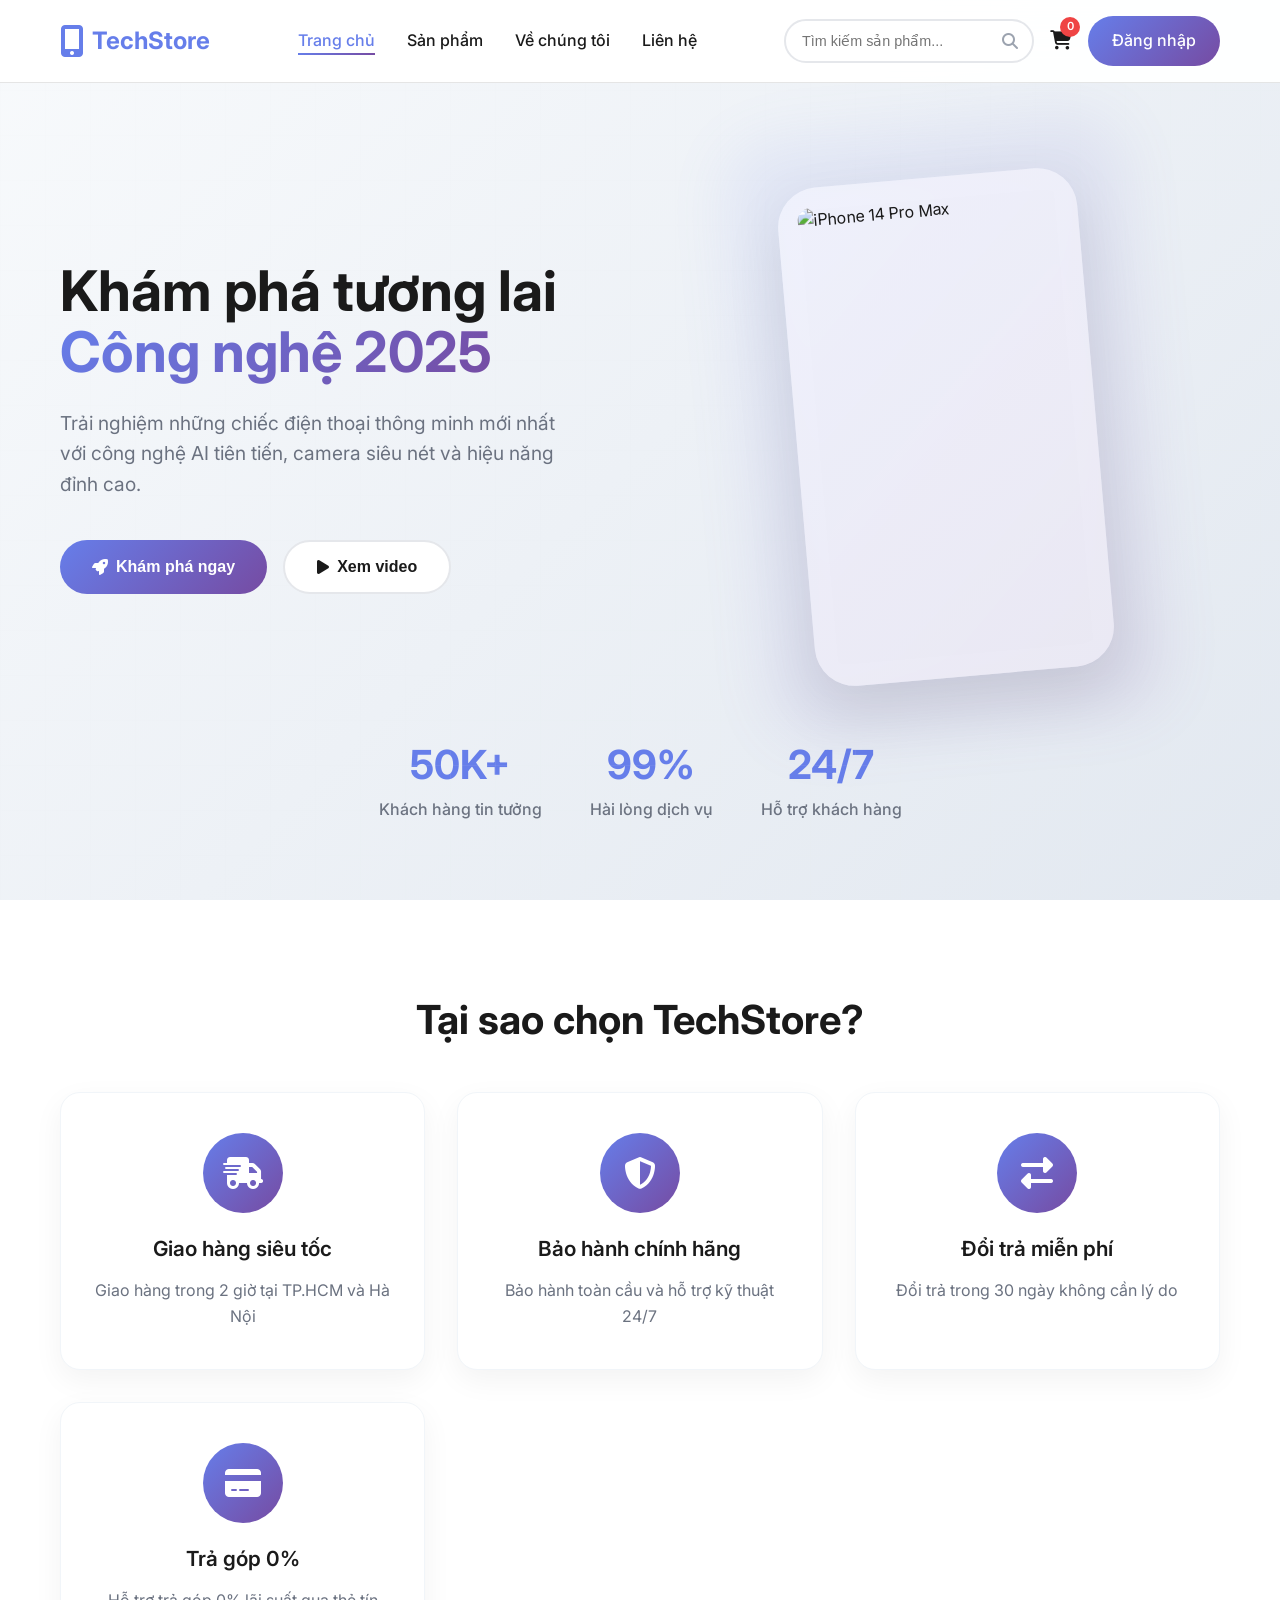
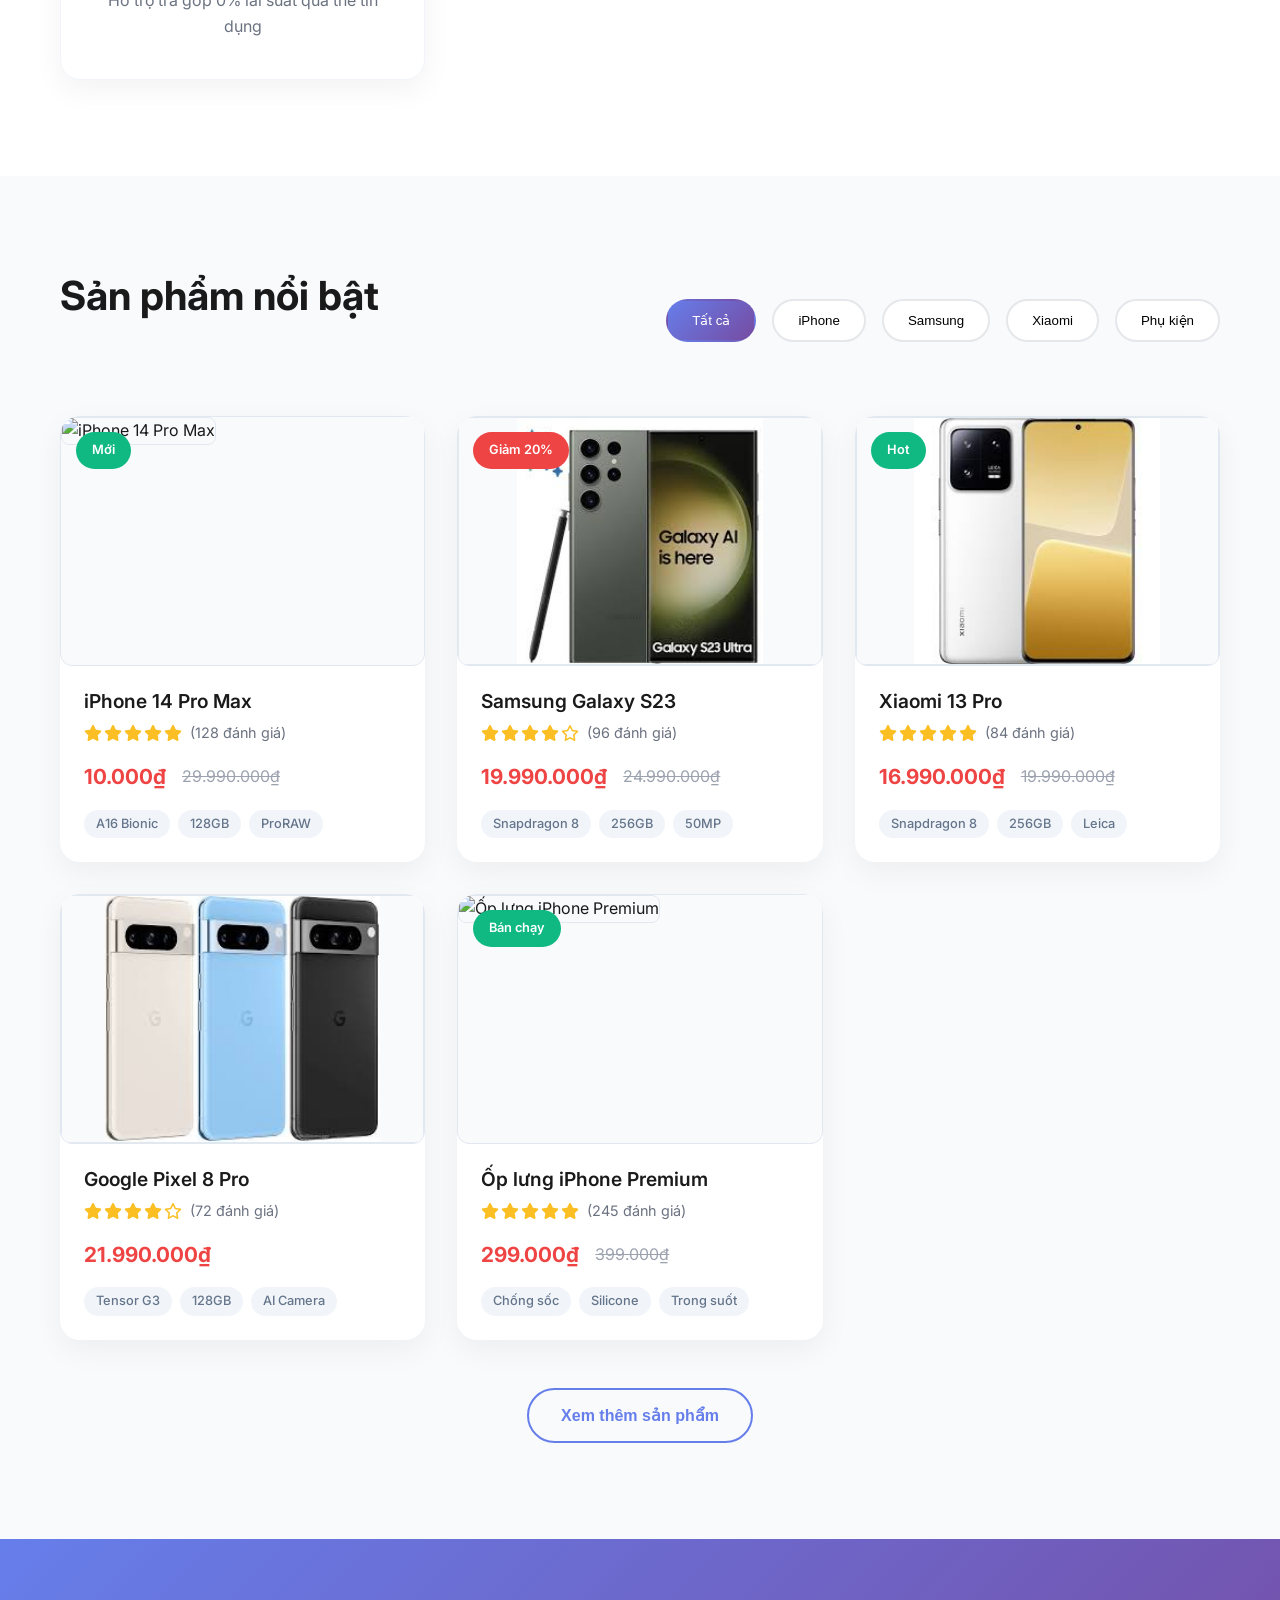
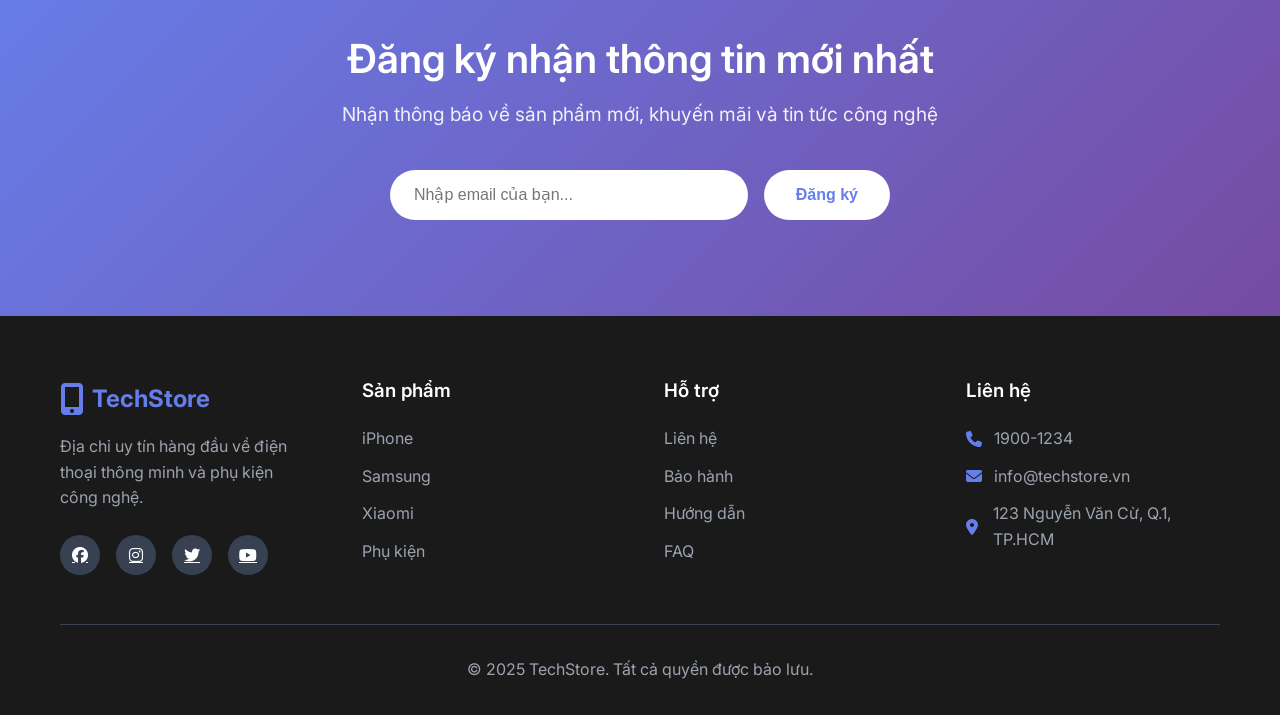
==== commit 3323fdb1: "Test" ====
--- a/index.html
+++ b/index.html
@@ -75,14 +75,14 @@
                     </button>
                     <button class="btn-secondary">
                         <i class="fas fa-play"></i>
-                        Xem video
+                        Xem video   
                     </button>
                 </div>
             </div>
             <div class="hero-image">
                 <div class="phone-showcase">
                     <div class="phone-card">
-                        <img src="14promax.png" alt="iPhone 14 Pro Max">
+                        <img src="https://cdn.tgdd.vn/Products/Images/42/251192/iphone-14-pro-max-den-thumb-600x600.jpg" alt="iPhone 14 Pro Max" data-product-name="iPhone 14 Pro Max">
                         <div class="phone-glow"></div>
                     </div>
                 </div>
@@ -151,6 +151,7 @@
                     <button class="filter-btn" data-filter="iphone">iPhone</button>
                     <button class="filter-btn" data-filter="samsung">Samsung</button>
                     <button class="filter-btn" data-filter="xiaomi">Xiaomi</button>
+                    <button class="filter-btn" data-filter="accessories">Phụ kiện</button>
                 </div>
             </div>
             
@@ -158,7 +159,7 @@
                 <div class="product-card" data-category="iphone">
                     <div class="product-badge">Mới</div>
                     <div class="product-image">
-                        <img src="14promax.png" alt="iPhone 14 Pro Max">
+                        <img src="https://cdn.tgdd.vn/Products/Images/42/251192/iphone-14-pro-max-den-thumb-600x600.jpg" alt="iPhone 14 Pro Max" data-product-name="iPhone 14 Pro Max">
                         <div class="product-overlay">
                             <button class="btn-icon" title="Xem nhanh">
                                 <i class="fas fa-eye"></i>
@@ -184,8 +185,8 @@
                             <span>(128 đánh giá)</span>
                         </div>
                         <div class="product-price">
-                            <span class="current-price">29.990.000₫</span>
-                            <span class="old-price">32.990.000₫</span>
+                            <span class="current-price">25.990.000₫</span>
+                            <span class="old-price">29.990.000₫</span>
                         </div>
                         <div class="product-specs">
                             <span>A16 Bionic</span>
@@ -198,7 +199,7 @@
                 <div class="product-card" data-category="samsung">
                     <div class="product-badge sale">Giảm 20%</div>
                     <div class="product-image">
-                        <img src="ss S23.png" alt="Samsung Galaxy S23">
+                        <img src="samsung-s23.png" alt="Samsung Galaxy S23" data-product-name="Samsung Galaxy S23">
                         <div class="product-overlay">
                             <button class="btn-icon" title="Xem nhanh">
                                 <i class="fas fa-eye"></i>
@@ -238,7 +239,7 @@
                 <div class="product-card" data-category="xiaomi">
                     <div class="product-badge">Hot</div>
                     <div class="product-image">
-                        <img src="xaomi.png" alt="Xiaomi 13 Pro">
+                        <img src="xiaomi.png" alt="Xiaomi 13 Pro" data-product-name="Xiaomi 13 Pro">
                         <div class="product-overlay">
                             <button class="btn-icon" title="Xem nhanh">
                                 <i class="fas fa-eye"></i>
@@ -277,7 +278,7 @@
 
                 <div class="product-card" data-category="samsung">
                     <div class="product-image">
-                        <img src="google p.png" alt="Google Pixel">
+                        <img src="google-pixel.png" alt="Google Pixel" data-product-name="Google Pixel 8 Pro">
                         <div class="product-overlay">
                             <button class="btn-icon" title="Xem nhanh">
                                 <i class="fas fa-eye"></i>
@@ -309,6 +310,46 @@
                             <span>Tensor G3</span>
                             <span>128GB</span>
                             <span>AI Camera</span>
+                        </div>
+                    </div>
+                </div>
+
+                <div class="product-card" data-category="accessories">
+                    <div class="product-badge">Bán chạy</div>
+                    <div class="product-image">
+                        <img src="https://lesang.vn/images/san-pham/op-lung-iphone-15-spigen-ultra-hybrid-trong-suot1695018965.jpg" alt="Ốp lưng iPhone Premium" data-product-name="Ốp lưng iPhone Premium">
+                        <div class="product-overlay">
+                            <button class="btn-icon" title="Xem nhanh">
+                                <i class="fas fa-eye"></i>
+                            </button>
+                            <button class="btn-icon" title="Thêm vào giỏ">
+                                <i class="fas fa-shopping-cart"></i>
+                            </button>
+                            <button class="btn-icon" title="Yêu thích">
+                                <i class="fas fa-heart"></i>
+                            </button>
+                        </div>
+                    </div>
+                    <div class="product-info">
+                        <h3 class="product-name">Ốp lưng iPhone Premium</h3>
+                        <div class="product-rating">
+                            <div class="stars">
+                                <i class="fas fa-star"></i>
+                                <i class="fas fa-star"></i>
+                                <i class="fas fa-star"></i>
+                                <i class="fas fa-star"></i>
+                                <i class="fas fa-star"></i>
+                            </div>
+                            <span>(245 đánh giá)</span>
+                        </div>
+                        <div class="product-price">
+                            <span class="current-price">299.000₫</span>
+                            <span class="old-price">399.000₫</span>
+                        </div>
+                        <div class="product-specs">
+                            <span>Chống sốc</span>
+                            <span>Silicone</span>
+                            <span>Trong suốt</span>
                         </div>
                     </div>
                 </div>
@@ -441,80 +482,183 @@
         // Cart functionality with localStorage integration
         const cartCountElement = document.querySelector('.cart-count');
         
-        // Sample products data
+        // Sample products data (hình ảnh sẽ tự động đồng bộ từ HTML)
         const products = {
             'iPhone 14 Pro Max': {
                 id: 1,
                 name: 'iPhone 14 Pro Max',
-                image: '14promax.png',
-                price: 29990000,
-                originalPrice: 32990000,
+                price: 10000,
+                originalPrice: 29990000,
                 color: 'Deep Purple',
                 storage: '128GB',
                 warranty: '12 tháng',
-                category: 'iphone'
+                category: 'iphone',
+                image: 'https://cdn.tgdd.vn/Products/Images/42/251192/iphone-14-pro-max-den-thumb-600x600.jpg'
             },
-            'Samsung Galaxy S23 Ultra': {
+            'Samsung Galaxy S23': {
                 id: 2,
-                name: 'Samsung Galaxy S23 Ultra',
-                image: 'ss S23.png',
-                price: 26990000,
-                originalPrice: 28990000,
+                name: 'Samsung Galaxy S23',
+                price: 19990000,
+                originalPrice: 24990000,
                 color: 'Phantom Black',
                 storage: '256GB',
                 warranty: '12 tháng',
-                category: 'samsung'
+                category: 'samsung',
+                image: 'samsung-s23.png'
             },
             'Xiaomi 13 Pro': {
                 id: 3,
                 name: 'Xiaomi 13 Pro',
-                image: 'xaomi.png',
-                price: 18990000,
-                originalPrice: 21990000,
+                price: 16990000,
+                originalPrice: 19990000,
                 color: 'Ceramic White',
                 storage: '256GB',
                 warranty: '18 tháng',
-                category: 'xiaomi'
+                category: 'xiaomi',
+                image: 'xiaomi.png'
             },
             'Google Pixel 8 Pro': {
                 id: 4,
                 name: 'Google Pixel 8 Pro',
-                image: 'google p.png',
                 price: 21990000,
                 originalPrice: 24990000,
                 color: 'Obsidian',
                 storage: '128GB',
                 warranty: '12 tháng',
-                category: 'google'
+                category: 'google',
+                image: 'google-pixel.png'
+            },
+            'Ốp lưng iPhone Premium': {
+                id: 5,
+                name: 'Ốp lưng iPhone Premium',
+                price: 299000,
+                originalPrice: 399000,
+                color: 'Trong suốt',
+                material: 'Silicone',
+                warranty: '6 tháng',
+                category: 'accessories',
+                image: 'https://lesang.vn/images/san-pham/op-lung-iphone-15-spigen-ultra-hybrid-trong-suot1695018965.jpg'
             }
         };
 
-        // Load cart from localStorage
-        function loadCart() {
-            try {
-                const saved = localStorage.getItem('techstore_cart');
-                return saved ? JSON.parse(saved) : [];
-            } catch (error) {
-                console.error('Error loading cart:', error);
-                return [];
+        // Function to get product image from DOM
+        function getProductImage(productName) {
+            const productCards = document.querySelectorAll('.product-card');
+            for (let card of productCards) {
+                const nameElement = card.querySelector('.product-name');
+                if (nameElement && nameElement.textContent.trim() === productName) {
+                    const imgElement = card.querySelector('.product-image img');
+                    return imgElement ? imgElement.src : null;
+                }
             }
+            return null;
         }
 
-        // Save cart to localStorage
-        function saveCart(cart) {
-            try {
-                localStorage.setItem('techstore_cart', JSON.stringify(cart));
-                updateCartCount();
-            } catch (error) {
-                console.error('Error saving cart:', error);
+        // Make function available globally
+        window.getProductImage = getProductImage;
+
+        // Function to change product price
+        function changeProductPrice(productName, newPrice, newOriginalPrice = null) {
+            const product = products[productName];
+            if (!product) {
+                console.error('Product not found:', productName);
+                return false;
             }
+
+            const oldPrice = product.price;
+            const oldOriginalPrice = product.originalPrice;
+
+            // Update prices
+            product.price = newPrice;
+            if (newOriginalPrice !== null) {
+                product.originalPrice = newOriginalPrice;
+            }
+
+            // Update price display in DOM
+            const productCards = document.querySelectorAll('.product-card');
+            for (let card of productCards) {
+                const nameElement = card.querySelector('.product-name');
+                if (nameElement && nameElement.textContent.trim() === productName) {
+                    const currentPriceElement = card.querySelector('.current-price');
+                    const oldPriceElement = card.querySelector('.old-price');
+                    
+                    if (currentPriceElement) {
+                        currentPriceElement.textContent = new Intl.NumberFormat('vi-VN').format(newPrice) + '₫';
+                    }
+                    
+                    if (oldPriceElement && newOriginalPrice) {
+                        oldPriceElement.textContent = new Intl.NumberFormat('vi-VN').format(newOriginalPrice) + '₫';
+                    }
+                    
+                    // Add animation effect
+                    currentPriceElement.style.transform = 'scale(1.1)';
+                    currentPriceElement.style.color = '#e74c3c';
+                    setTimeout(() => {
+                        currentPriceElement.style.transform = 'scale(1)';
+                        currentPriceElement.style.color = '';
+                    }, 500);
+                    
+                    break;
+                }
+            }
+
+            console.log(`✅ Đã thay đổi giá ${productName}:`, {
+                oldPrice: new Intl.NumberFormat('vi-VN').format(oldPrice) + '₫',
+                newPrice: new Intl.NumberFormat('vi-VN').format(newPrice) + '₫',
+                oldOriginalPrice: oldOriginalPrice ? new Intl.NumberFormat('vi-VN').format(oldOriginalPrice) + '₫' : 'Không có',
+                newOriginalPrice: newOriginalPrice ? new Intl.NumberFormat('vi-VN').format(newOriginalPrice) + '₫' : 'Không thay đổi'
+            });
+
+            return true;
         }
 
-        // Update cart count display
+        // Make function available globally
+        window.changeProductPrice = changeProductPrice;
+
+        // Function to sync all prices from products object to DOM
+        function syncPricesToDOM() {
+            Object.keys(products).forEach(productName => {
+                const product = products[productName];
+                const productCards = document.querySelectorAll('.product-card');
+                
+                for (let card of productCards) {
+                    const nameElement = card.querySelector('.product-name');
+                    if (nameElement && nameElement.textContent.trim() === productName) {
+                        const currentPriceElement = card.querySelector('.current-price');
+                        const oldPriceElement = card.querySelector('.old-price');
+                        
+                        if (currentPriceElement) {
+                            currentPriceElement.textContent = new Intl.NumberFormat('vi-VN').format(product.price) + '₫';
+                        }
+                        
+                        if (oldPriceElement && product.originalPrice) {
+                            oldPriceElement.textContent = new Intl.NumberFormat('vi-VN').format(product.originalPrice) + '₫';
+                        }
+                        
+                        break;
+                    }
+                }
+            });
+            console.log('🔄 Đã đồng bộ tất cả giá từ products object vào DOM');
+        }
+
+        // Make function available globally
+        window.syncPricesToDOM = syncPricesToDOM;
+
+        // Tự động đồng bộ hình ảnh từ HTML sau khi tải xong
+        setTimeout(() => {
+            Object.keys(products).forEach(productName => {
+                const imageUrl = getProductImage(productName);
+                if (imageUrl) {
+                    products[productName].image = imageUrl;
+                }
+            });
+            console.log('🔄 Đã đồng bộ hình ảnh cho products data');
+        }, 500);
+
+        // Update cart count display (now handled by TechStoreCart)
         function updateCartCount() {
-            const cart = loadCart();
-            const totalItems = cart.reduce((sum, item) => sum + item.quantity, 0);
-            cartCountElement.textContent = totalItems;
+            TechStoreCart.updateCartCount();
         }
 
         // Add product to cart using TechStoreCart
@@ -524,6 +668,18 @@
                 console.error('Product not found:', productName);
                 return;
             }
+
+            // Ensure we have the latest image URL
+            const imageUrl = getProductImage(productName);
+            if (imageUrl) {
+                product.image = imageUrl;
+            }
+
+            console.log('Adding product to cart:', {
+                name: product.name,
+                image: product.image,
+                price: product.price
+            });
 
             const success = TechStoreCart.addProduct(product);
             if (success) {
@@ -604,9 +760,22 @@
             });
         });
 
-        // Initialize cart count on page load
+        // Initialize cart count on page load (handled by shared.js automatically)
         document.addEventListener('DOMContentLoaded', function() {
-            updateCartCount();
+            TechStoreCart.updateCartCount();
+            
+            // Sync prices from products object to DOM
+            syncPricesToDOM();
+            
+            console.log('✅ TechStore đã khởi tạo thành công!');
+            console.log('💡 Các function có sẵn:');
+            console.log('   📸 getProductImage("Tên sản phẩm") - Lấy URL hình ảnh hiện tại');
+            console.log('   💰 changeProductPrice("Tên sản phẩm", giá_mới, giá_gốc_mới) - Thay đổi giá');
+            console.log('   🔄 syncPricesToDOM() - Đồng bộ tất cả giá từ object vào hiển thị');
+            console.log('');
+            console.log('📝 Ví dụ sử dụng:');
+            console.log('   changeProductPrice("iPhone 14 Pro Max", 23990000, 29990000)');
+            console.log('   changeProductPrice("Samsung Galaxy S23", 17990000)');
         });
     </script>
 </body>
--- a/css/style.css
+++ b/css/style.css
@@ -509,6 +509,8 @@
     height: 250px;
     overflow: hidden;
     background: #f8fafc;
+    border-radius: 12px;
+    border: 1px solid #e2e8f0;
 }
 
 .product-image img {
@@ -516,6 +518,19 @@
     height: 100%;
     object-fit: contain;
     transition: all 0.3s ease;
+    background-color: #f8fafc;
+    border: 1px solid #e2e8f0;
+    border-radius: 8px;
+}
+
+/* Xử lý khi hình ảnh không tải được */
+.product-image img:not([src]),
+.product-image img[src=""],
+.product-image img[src*="broken"] {
+    background-image: url("data:image/svg+xml,%3Csvg xmlns='http://www.w3.org/2000/svg' width='100' height='100' viewBox='0 0 100 100'%3E%3Crect width='100' height='100' fill='%23f1f5f9'/%3E%3Ctext x='50%25' y='50%25' text-anchor='middle' dy='0.35em' font-family='Arial, sans-serif' font-size='12' fill='%23cbd5e0'%3EKhông có ảnh%3C/text%3E%3C/svg%3E");
+    background-repeat: no-repeat;
+    background-position: center;
+    background-size: cover;
 }
 
 .product-card:hover .product-image img {
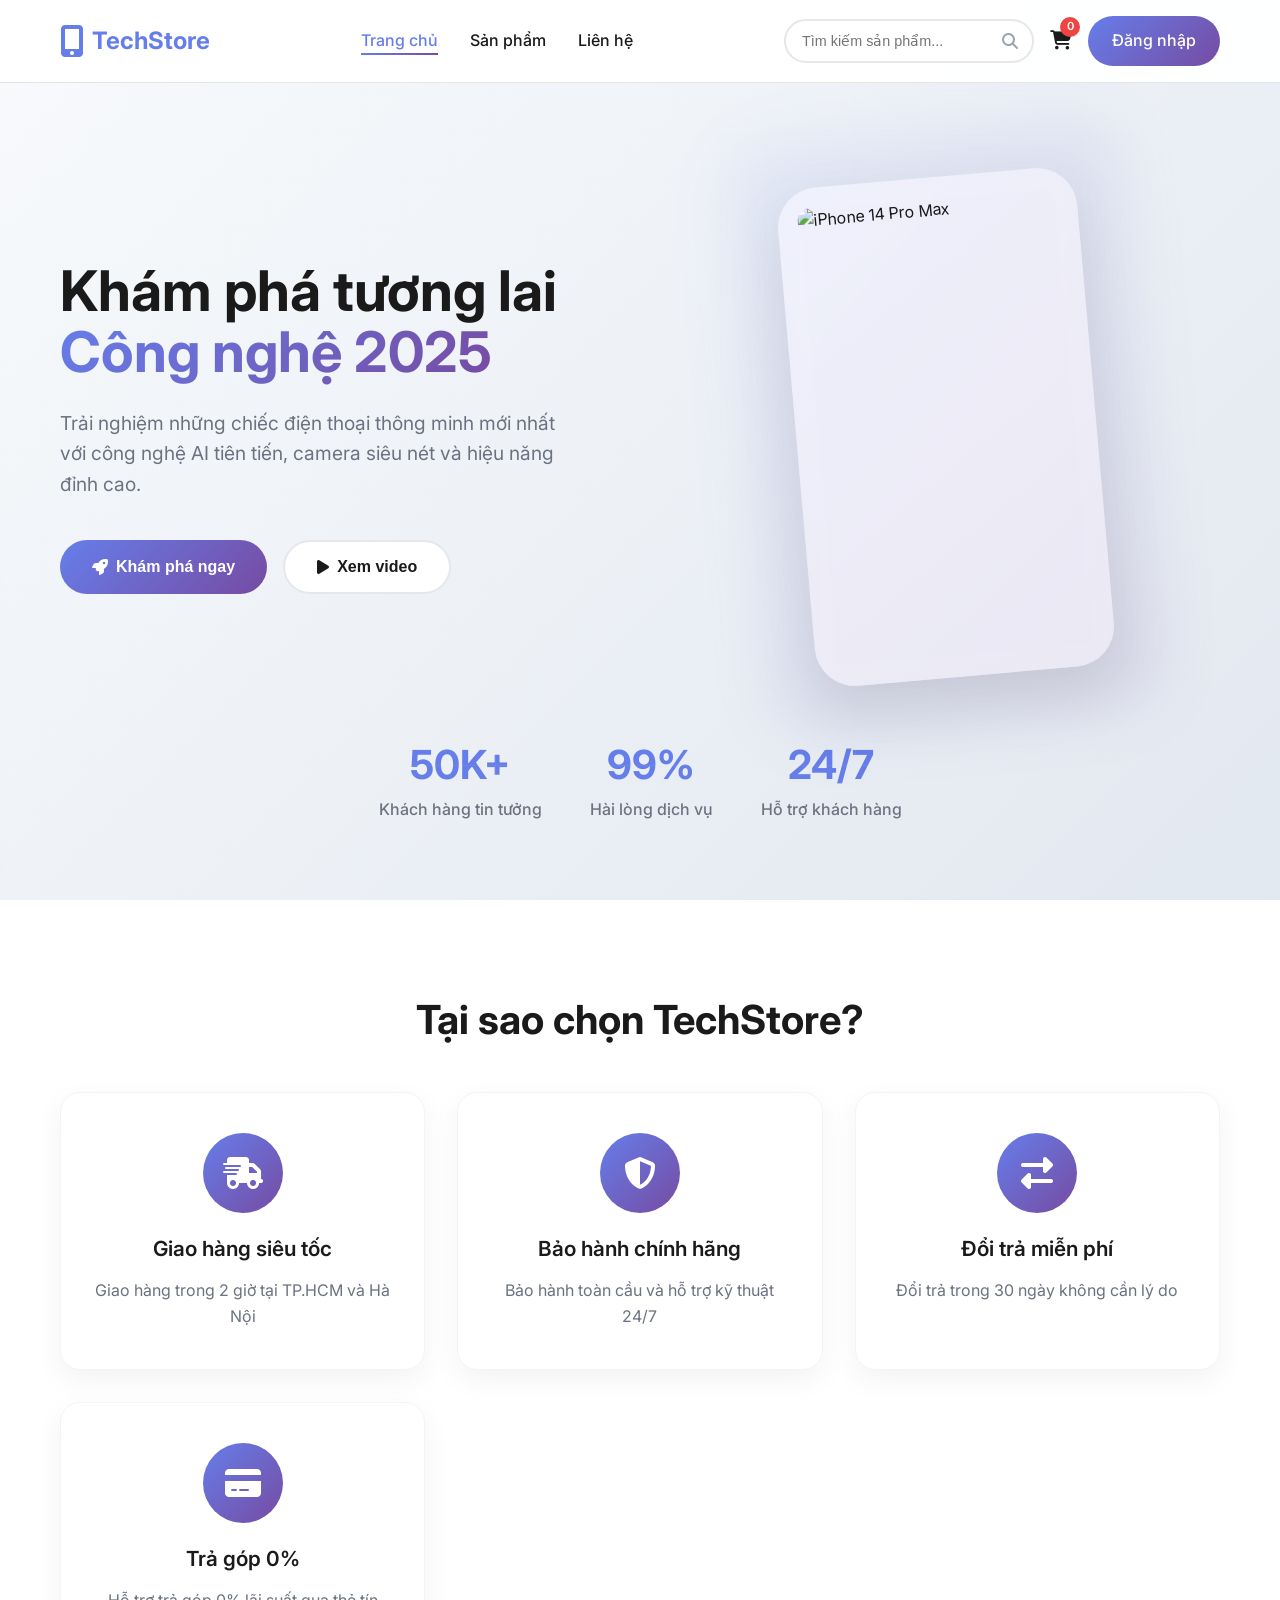
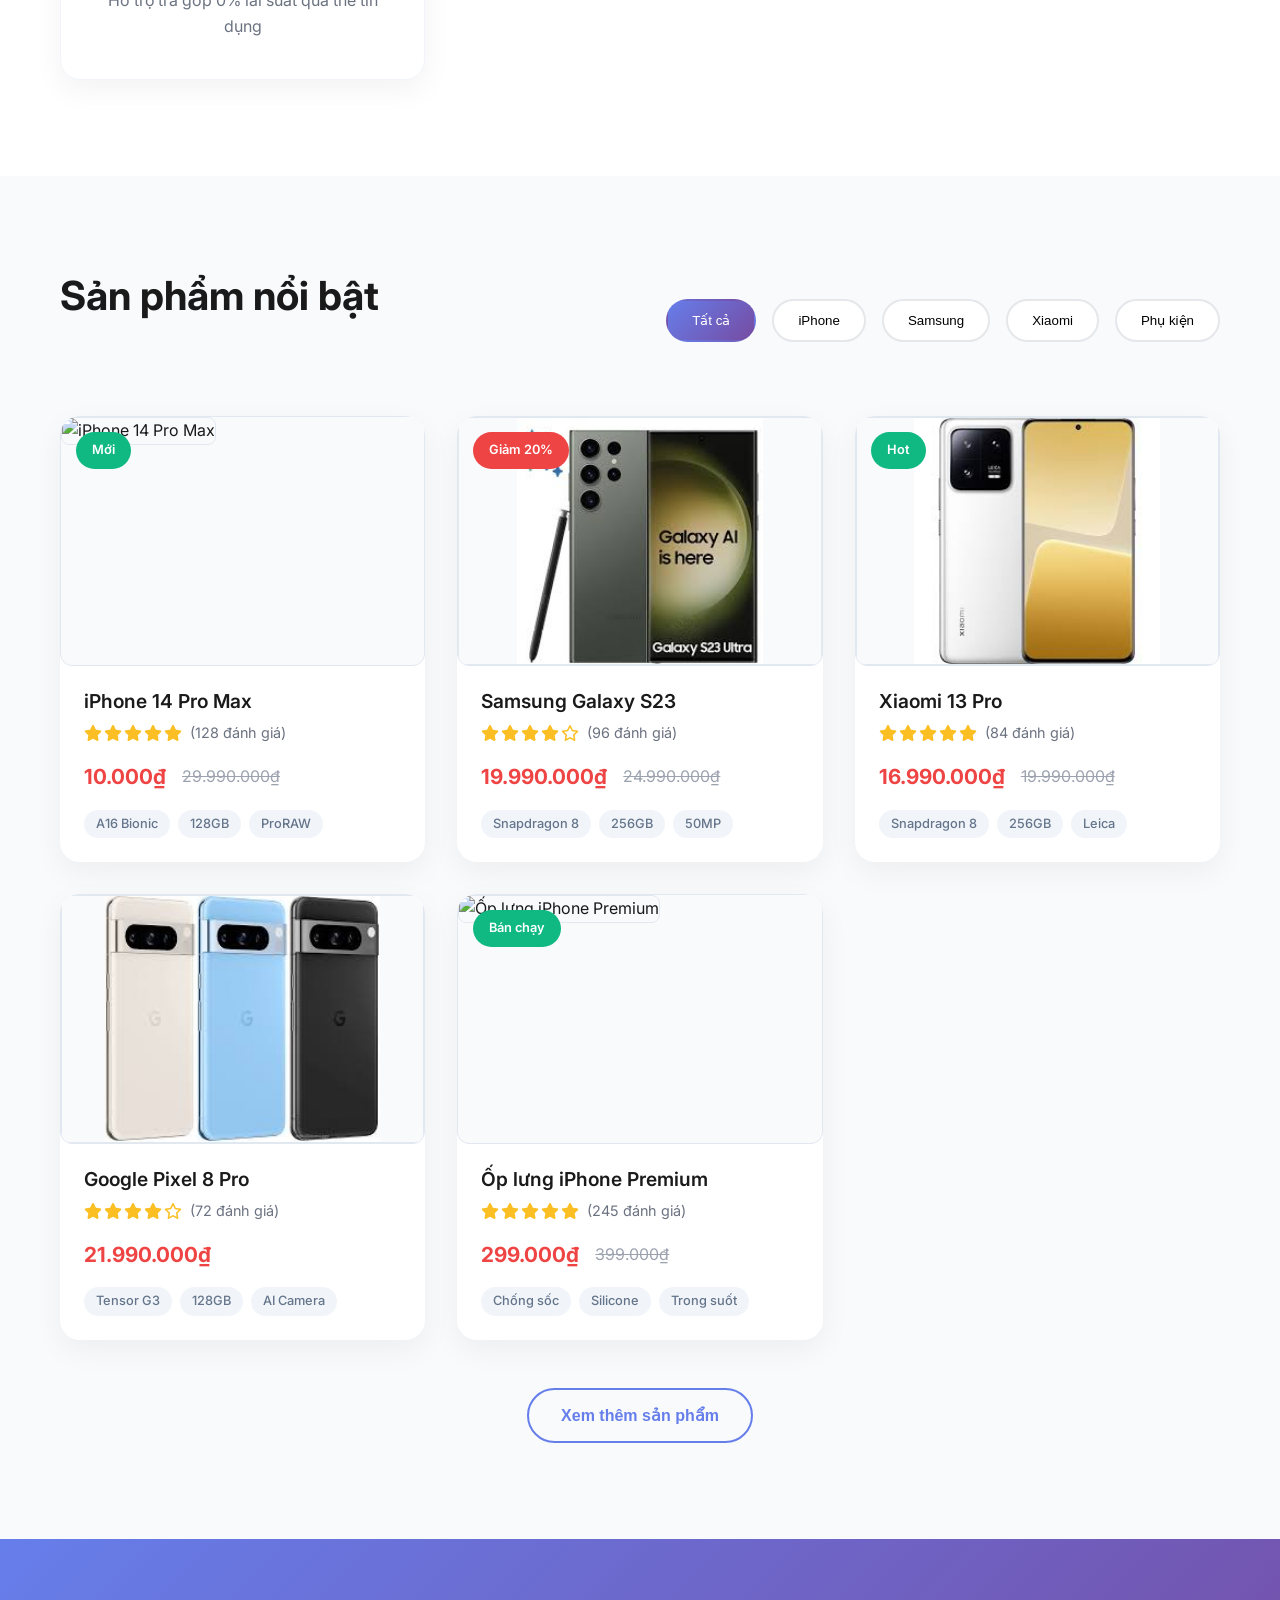
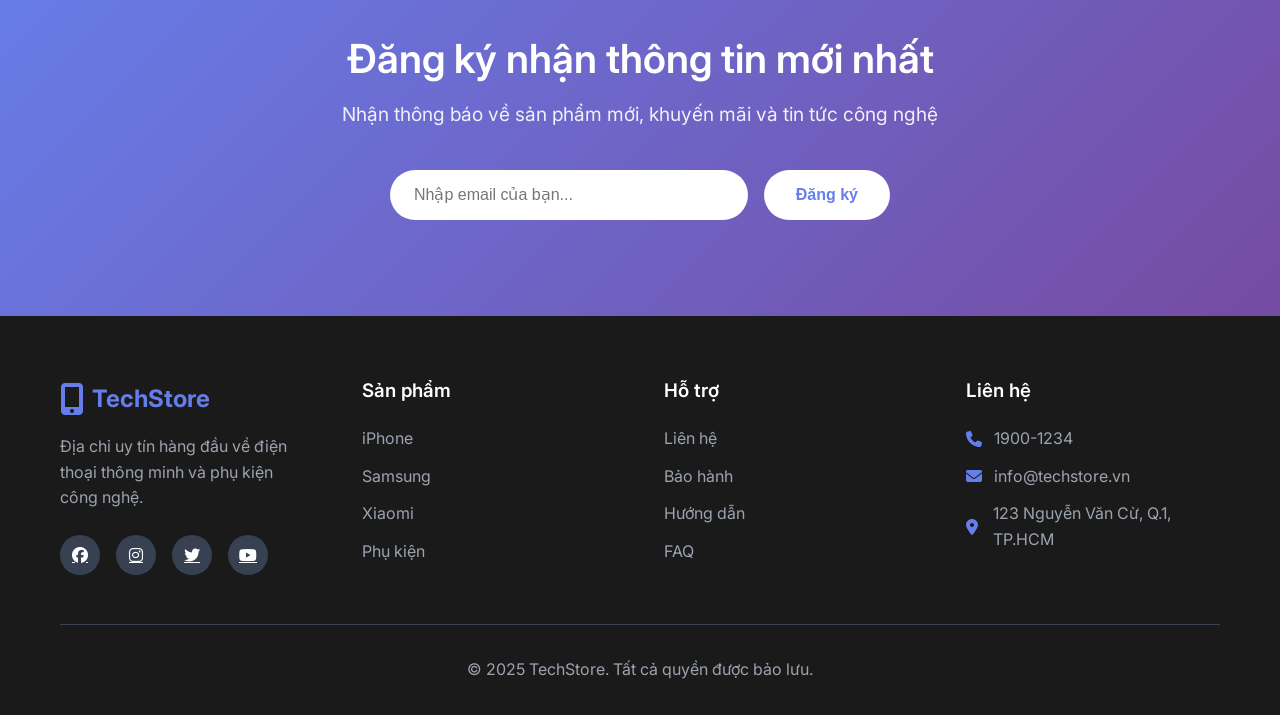
==== commit 1a099047: "test3" ====
--- a/index.html
+++ b/index.html
@@ -10,7 +10,7 @@
     <link href="https://fonts.googleapis.com/css2?family=Inter:wght@300;400;500;600;700&display=swap" rel="stylesheet">
     <link rel="stylesheet" href="https://cdnjs.cloudflare.com/ajax/libs/font-awesome/6.5.0/css/all.min.css">
 </head>
-<body>
+<body id="top">
     <!-- Header -->
     <header class="header">
         <nav class="navbar">
@@ -22,13 +22,10 @@
                 
                 <ul class="nav-menu">
                     <li class="nav-item">
-                        <a href="#" class="nav-link active">Trang chủ</a>
+                        <a href="#top" class="nav-link active">Trang chủ</a>
                     </li>
                     <li class="nav-item">
                         <a href="#products" class="nav-link">Sản phẩm</a>
-                    </li>
-                    <li class="nav-item">
-                        <a href="#about" class="nav-link">Về chúng tôi</a>
                     </li>
                     <li class="nav-item">
                         <a href="contact.html" class="nav-link">Liên hệ</a>
@@ -465,19 +462,73 @@
             });
         });
 
-        // Smooth scrolling
+        // Smooth scrolling and active menu management
         document.querySelectorAll('a[href^="#"]').forEach(anchor => {
             anchor.addEventListener('click', function (e) {
                 e.preventDefault();
-                const target = document.querySelector(this.getAttribute('href'));
-                if (target) {
-                    target.scrollIntoView({
-                        behavior: 'smooth',
-                        block: 'start'
+                const targetId = this.getAttribute('href');
+                
+                // Remove active class from all nav links
+                document.querySelectorAll('.nav-link').forEach(link => {
+                    link.classList.remove('active');
+                });
+                
+                // Add active class to clicked link
+                this.classList.add('active');
+                
+                if (targetId === '#top') {
+                    // Scroll to top of page
+                    window.scrollTo({
+                        top: 0,
+                        behavior: 'smooth'
                     });
+                } else {
+                    // Scroll to specific element
+                    const target = document.querySelector(targetId);
+                    if (target) {
+                        target.scrollIntoView({
+                            behavior: 'smooth',
+                            block: 'start'
+                        });
+                    }
                 }
             });
         });
+
+        // Auto-highlight menu based on scroll position
+        function updateActiveMenu() {
+            const sections = [
+                { id: 'products', element: document.querySelector('#products') },
+                { id: 'top', element: document.querySelector('body') }
+            ];
+            
+            const scrollPosition = window.scrollY + 100; // Offset for header
+            
+            let activeSection = 'top'; // Default to home
+            
+            for (let section of sections) {
+                if (section.element && section.id !== 'top') {
+                    const rect = section.element.getBoundingClientRect();
+                    const elementTop = rect.top + window.scrollY;
+                    
+                    if (scrollPosition >= elementTop) {
+                        activeSection = section.id;
+                    }
+                }
+            }
+            
+            // Update active class
+            document.querySelectorAll('.nav-link').forEach(link => {
+                link.classList.remove('active');
+                if (link.getAttribute('href') === `#${activeSection}`) {
+                    link.classList.add('active');
+                }
+            });
+        }
+
+        // Listen for scroll events
+        window.addEventListener('scroll', updateActiveMenu);
+        window.addEventListener('load', updateActiveMenu);
 
         // Cart functionality with localStorage integration
         const cartCountElement = document.querySelector('.cart-count');
